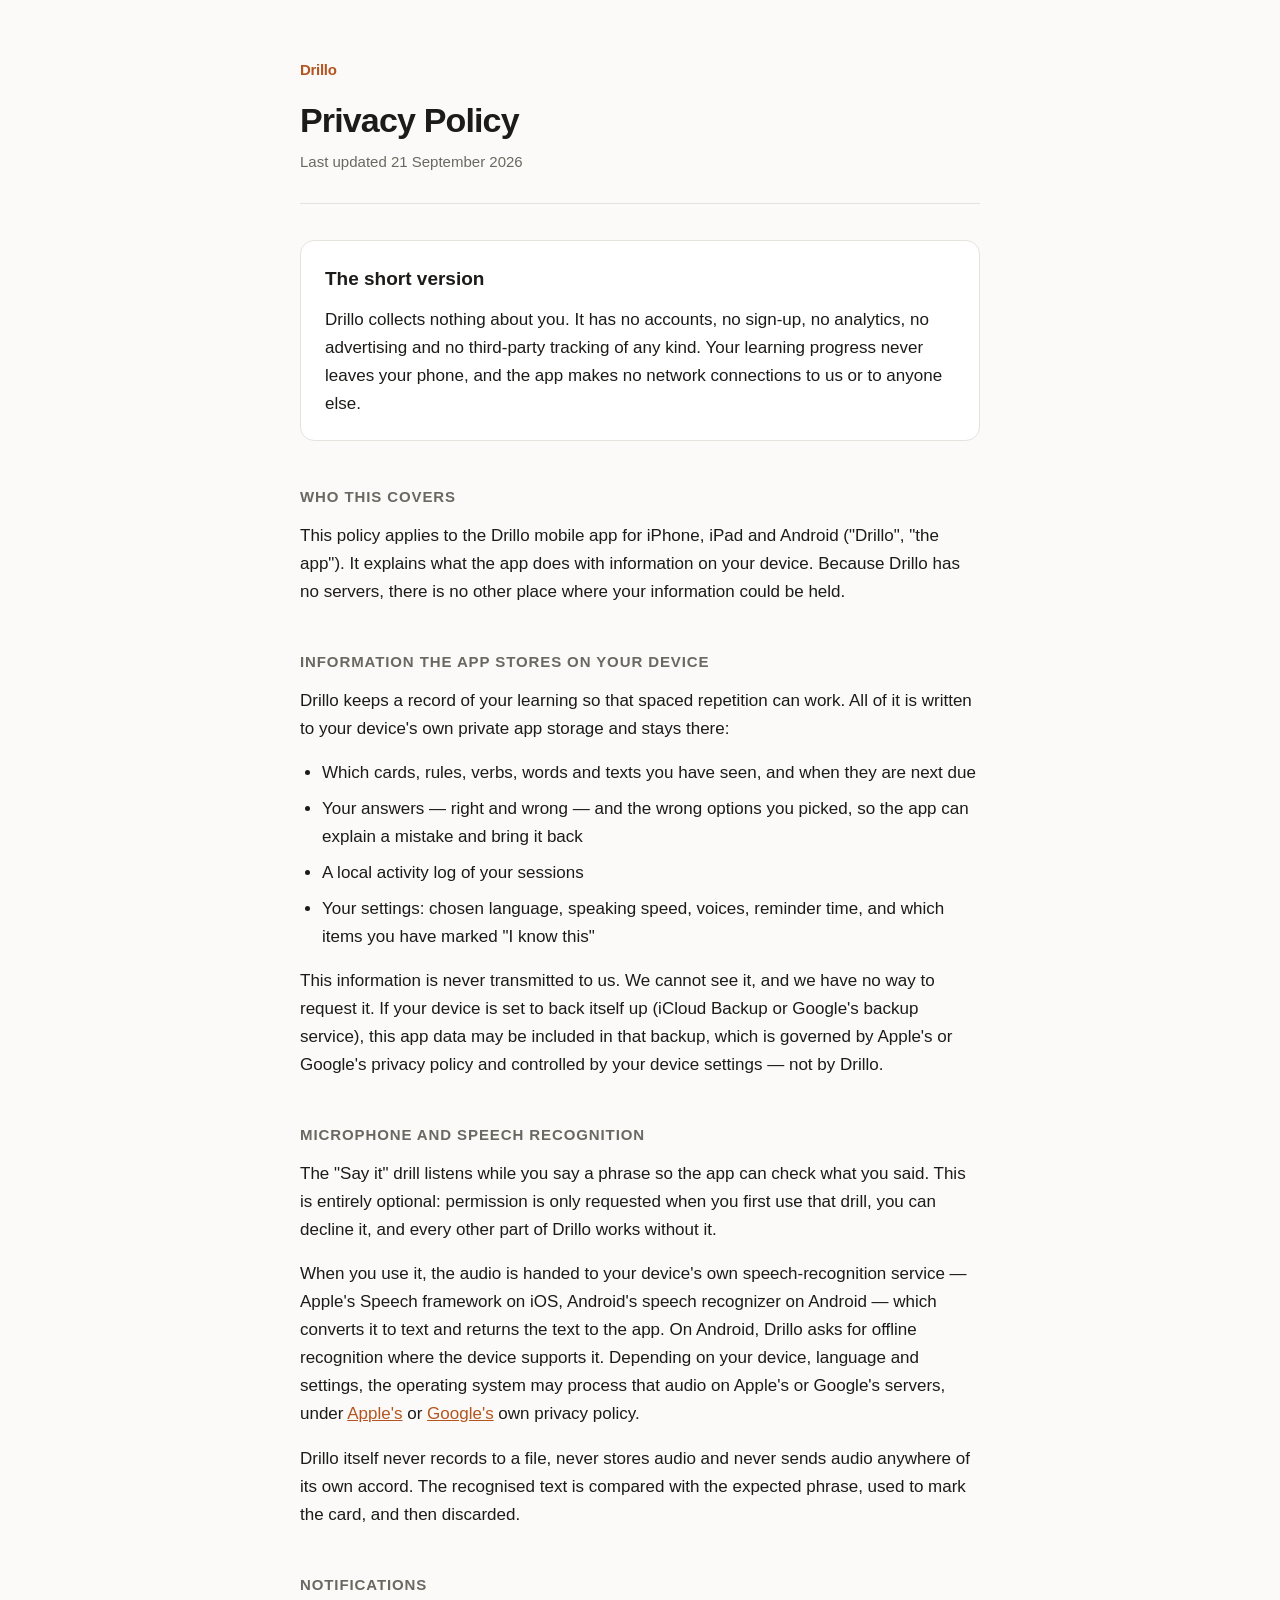
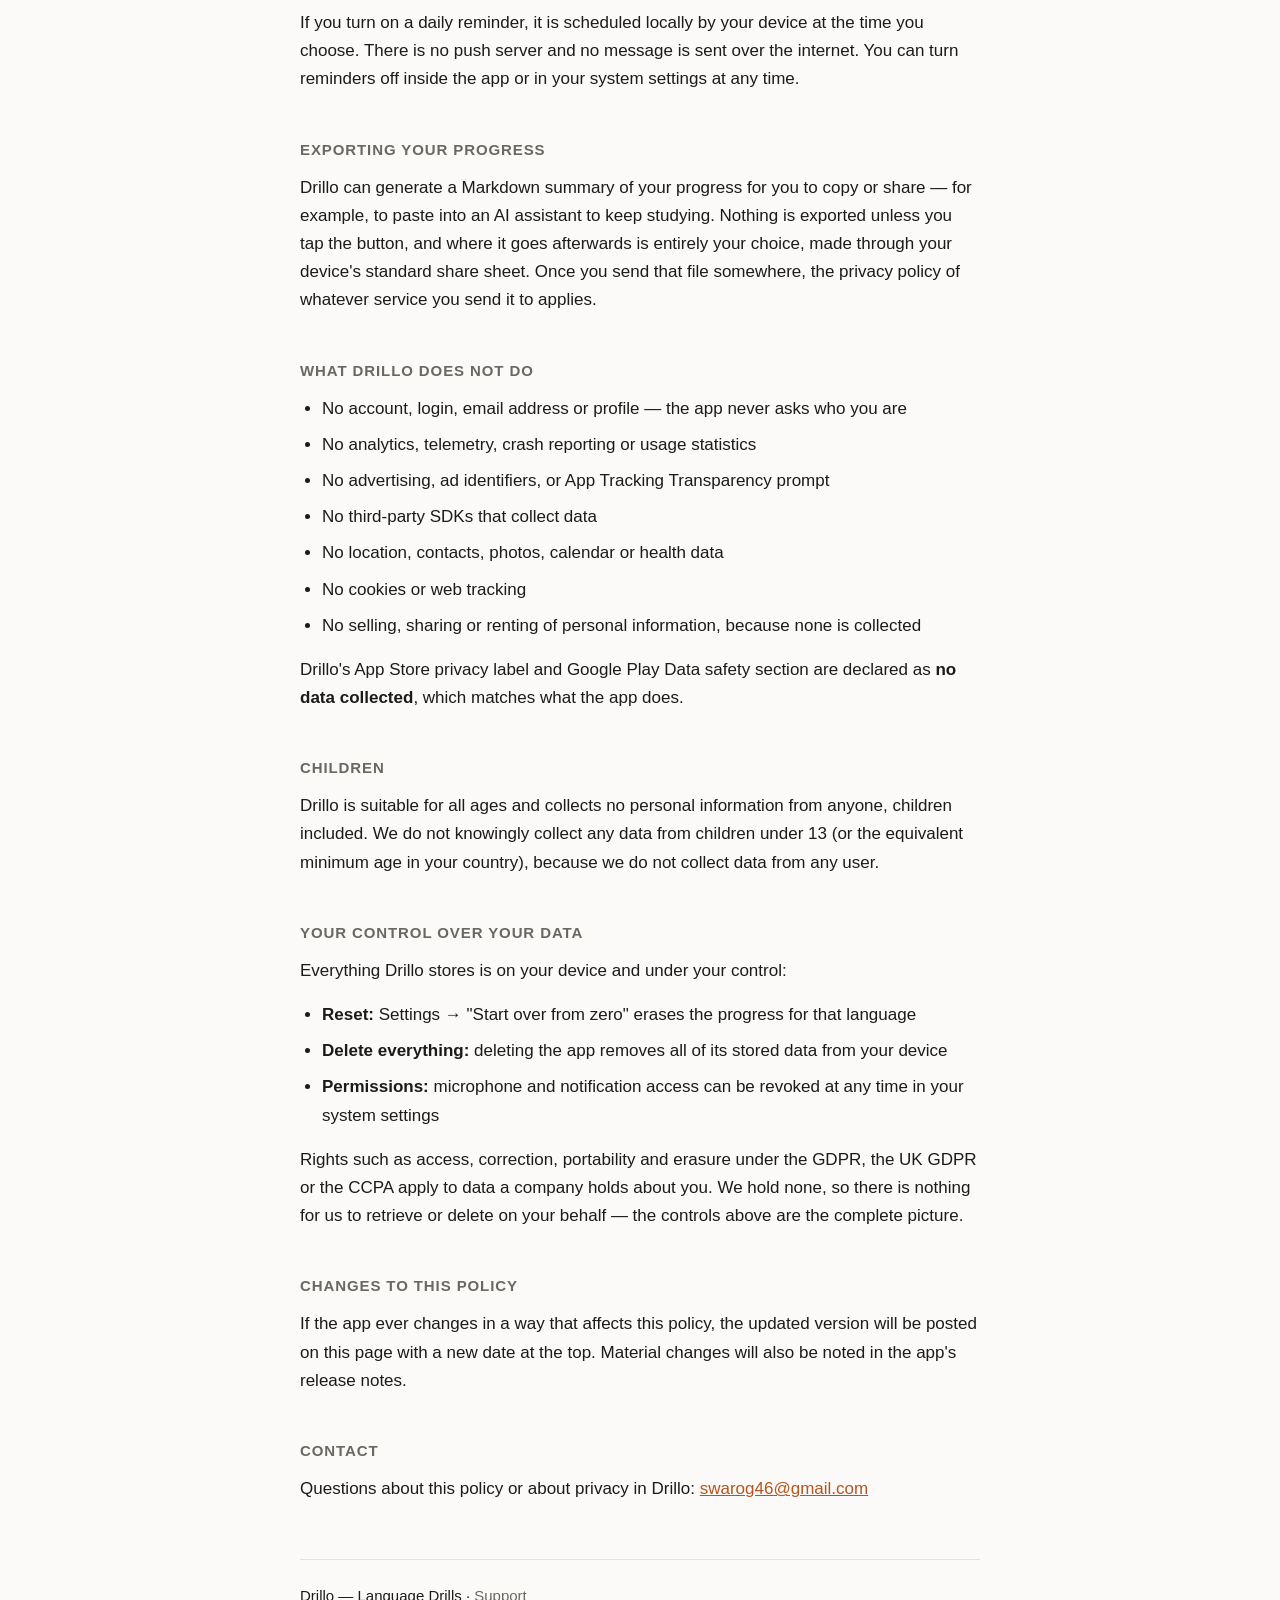
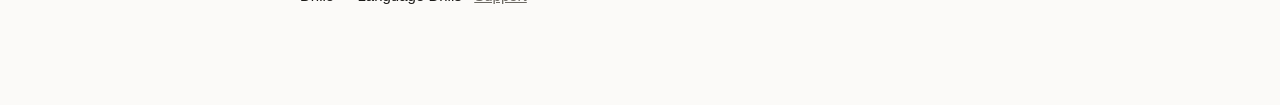
==== privacy.html @ 1cc0cf23 "Drillo: privacy policy and support page Static pages for the App Store listing. No build step — plai" ====
<!DOCTYPE html>
<html lang="en">
<head>
<meta charset="utf-8">
<meta name="viewport" content="width=device-width, initial-scale=1">
<title>Privacy Policy — Drillo</title>
<meta name="description" content="Drillo's privacy policy. Drillo collects no personal data: there are no accounts, no analytics, no ads, and the app makes no network connections.">
<link rel="stylesheet" href="style.css">
</head>
<body>
<div class="wrap">

<header>
  <a class="mark" href="./">Drillo</a>
  <h1>Privacy Policy</h1>
  <p class="date">Last updated 21 September 2026</p>
</header>

<div class="card">
  <p class="big">The short version</p>
  <p>Drillo collects nothing about you. It has no accounts, no sign-up, no analytics, no advertising
  and no third-party tracking of any kind. Your learning progress never leaves your phone, and the
  app makes no network connections to us or to anyone else.</p>
</div>

<h2>Who this covers</h2>
<p>This policy applies to the Drillo mobile app for iPhone, iPad and Android ("Drillo", "the app").
It explains what the app does with information on your device. Because Drillo has no servers, there
is no other place where your information could be held.</p>

<h2>Information the app stores on your device</h2>
<p>Drillo keeps a record of your learning so that spaced repetition can work. All of it is written
to your device's own private app storage and stays there:</p>
<ul>
  <li>Which cards, rules, verbs, words and texts you have seen, and when they are next due</li>
  <li>Your answers — right and wrong — and the wrong options you picked, so the app can explain a mistake and bring it back</li>
  <li>A local activity log of your sessions</li>
  <li>Your settings: chosen language, speaking speed, voices, reminder time, and which items you have marked "I know this"</li>
</ul>
<p>This information is never transmitted to us. We cannot see it, and we have no way to request it.
If your device is set to back itself up (iCloud Backup or Google's backup service), this app data may
be included in that backup, which is governed by Apple's or Google's privacy policy and controlled by
your device settings — not by Drillo.</p>

<h2>Microphone and speech recognition</h2>
<p>The "Say it" drill listens while you say a phrase so the app can check what you said. This is
entirely optional: permission is only requested when you first use that drill, you can decline it,
and every other part of Drillo works without it.</p>
<p>When you use it, the audio is handed to your device's own speech-recognition service — Apple's
Speech framework on iOS, Android's speech recognizer on Android — which converts it to text and
returns the text to the app. On Android, Drillo asks for offline recognition where the device
supports it. Depending on your device, language and settings, the operating system may process that
audio on Apple's or Google's servers, under
<a href="https://www.apple.com/legal/privacy/">Apple's</a> or
<a href="https://policies.google.com/privacy">Google's</a> own privacy policy.</p>
<p>Drillo itself never records to a file, never stores audio and never sends audio anywhere of its
own accord. The recognised text is compared with the expected phrase, used to mark the card, and
then discarded.</p>

<h2>Notifications</h2>
<p>If you turn on a daily reminder, it is scheduled locally by your device at the time you choose.
There is no push server and no message is sent over the internet. You can turn reminders off inside
the app or in your system settings at any time.</p>

<h2>Exporting your progress</h2>
<p>Drillo can generate a Markdown summary of your progress for you to copy or share — for example,
to paste into an AI assistant to keep studying. Nothing is exported unless you tap the button, and
where it goes afterwards is entirely your choice, made through your device's standard share sheet.
Once you send that file somewhere, the privacy policy of whatever service you send it to applies.</p>

<h2>What Drillo does not do</h2>
<ul>
  <li>No account, login, email address or profile — the app never asks who you are</li>
  <li>No analytics, telemetry, crash reporting or usage statistics</li>
  <li>No advertising, ad identifiers, or App Tracking Transparency prompt</li>
  <li>No third-party SDKs that collect data</li>
  <li>No location, contacts, photos, calendar or health data</li>
  <li>No cookies or web tracking</li>
  <li>No selling, sharing or renting of personal information, because none is collected</li>
</ul>
<p>Drillo's App Store privacy label and Google Play Data safety section are declared as
<strong>no data collected</strong>, which matches what the app does.</p>

<h2>Children</h2>
<p>Drillo is suitable for all ages and collects no personal information from anyone, children
included. We do not knowingly collect any data from children under 13 (or the equivalent minimum age
in your country), because we do not collect data from any user.</p>

<h2>Your control over your data</h2>
<p>Everything Drillo stores is on your device and under your control:</p>
<ul>
  <li><strong>Reset:</strong> Settings → "Start over from zero" erases the progress for that language</li>
  <li><strong>Delete everything:</strong> deleting the app removes all of its stored data from your device</li>
  <li><strong>Permissions:</strong> microphone and notification access can be revoked at any time in your system settings</li>
</ul>
<p>Rights such as access, correction, portability and erasure under the GDPR, the UK GDPR or the
CCPA apply to data a company holds about you. We hold none, so there is nothing for us to retrieve
or delete on your behalf — the controls above are the complete picture.</p>

<h2>Changes to this policy</h2>
<p>If the app ever changes in a way that affects this policy, the updated version will be posted on
this page with a new date at the top. Material changes will also be noted in the app's release
notes.</p>

<h2>Contact</h2>
<p>Questions about this policy or about privacy in Drillo:
<a href="mailto:swarog46@gmail.com">swarog46@gmail.com</a></p>

<footer>
  <p>Drillo — Language Drills · <a href="./">Support</a></p>
</footer>

</div>
</body>
</html>
---- style.css ----
:root {
  --bg: #fbfaf8;
  --surface: #ffffff;
  --text: #1c1b19;
  --muted: #6b6862;
  --rule: #e6e3dd;
  --accent: #b4551f;
}
@media (prefers-color-scheme: dark) {
  :root {
    --bg: #171614;
    --surface: #201f1c;
    --text: #eceae5;
    --muted: #9c9891;
    --rule: #33312d;
    --accent: #e08a4f;
  }
}
* { box-sizing: border-box; }
html { -webkit-text-size-adjust: 100%; }
body {
  margin: 0;
  background: var(--bg);
  color: var(--text);
  font: 17px/1.65 -apple-system, BlinkMacSystemFont, "Segoe UI", Inter, Roboto, Helvetica, Arial, sans-serif;
  padding: 0 20px 80px;
}
.wrap { max-width: 680px; margin: 0 auto; }
header { padding: 56px 0 28px; border-bottom: 1px solid var(--rule); margin-bottom: 36px; }
.mark {
  display: inline-block; font-weight: 700; letter-spacing: -0.02em;
  font-size: 15px; color: var(--accent); text-decoration: none; margin-bottom: 18px;
}
h1 { font-size: 34px; line-height: 1.15; letter-spacing: -0.025em; margin: 0 0 10px; font-weight: 700; }
h2 {
  font-size: 15px; letter-spacing: 0.06em; text-transform: uppercase;
  color: var(--muted); margin: 44px 0 12px; font-weight: 600;
}
h3 { font-size: 18px; margin: 28px 0 8px; font-weight: 600; }
p, li { color: var(--text); }
p { margin: 0 0 16px; }
ul { margin: 0 0 16px; padding-left: 22px; }
li { margin-bottom: 8px; }
a { color: var(--accent); }
.lede { font-size: 19px; color: var(--muted); margin-bottom: 0; }
.date { font-size: 15px; color: var(--muted); margin: 0; }
.card {
  background: var(--surface); border: 1px solid var(--rule); border-radius: 14px;
  padding: 22px 24px; margin: 0 0 20px;
}
.card p:last-child, .card ul:last-child { margin-bottom: 0; }
.big { font-size: 19px; font-weight: 600; margin-bottom: 12px; }
footer {
  margin-top: 56px; padding-top: 24px; border-top: 1px solid var(--rule);
  color: var(--muted); font-size: 15px;
}
footer a { color: var(--muted); }
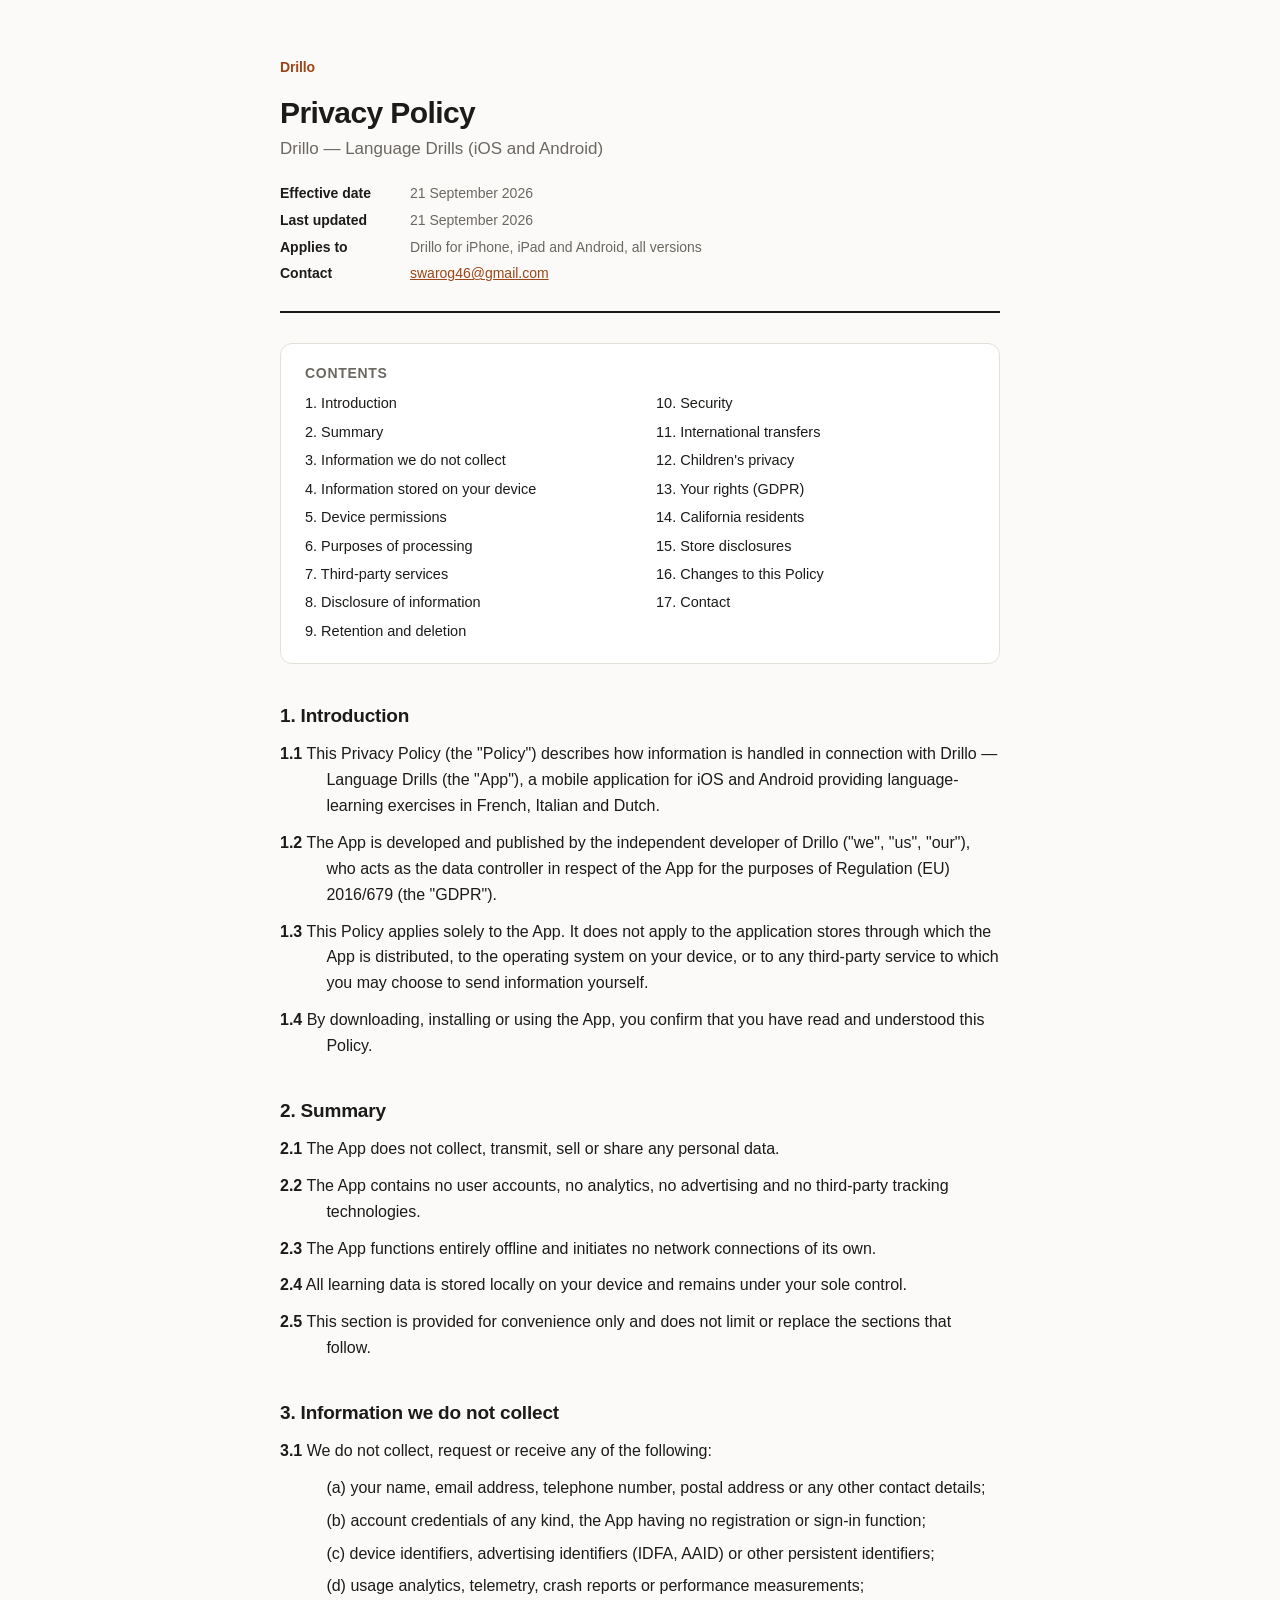
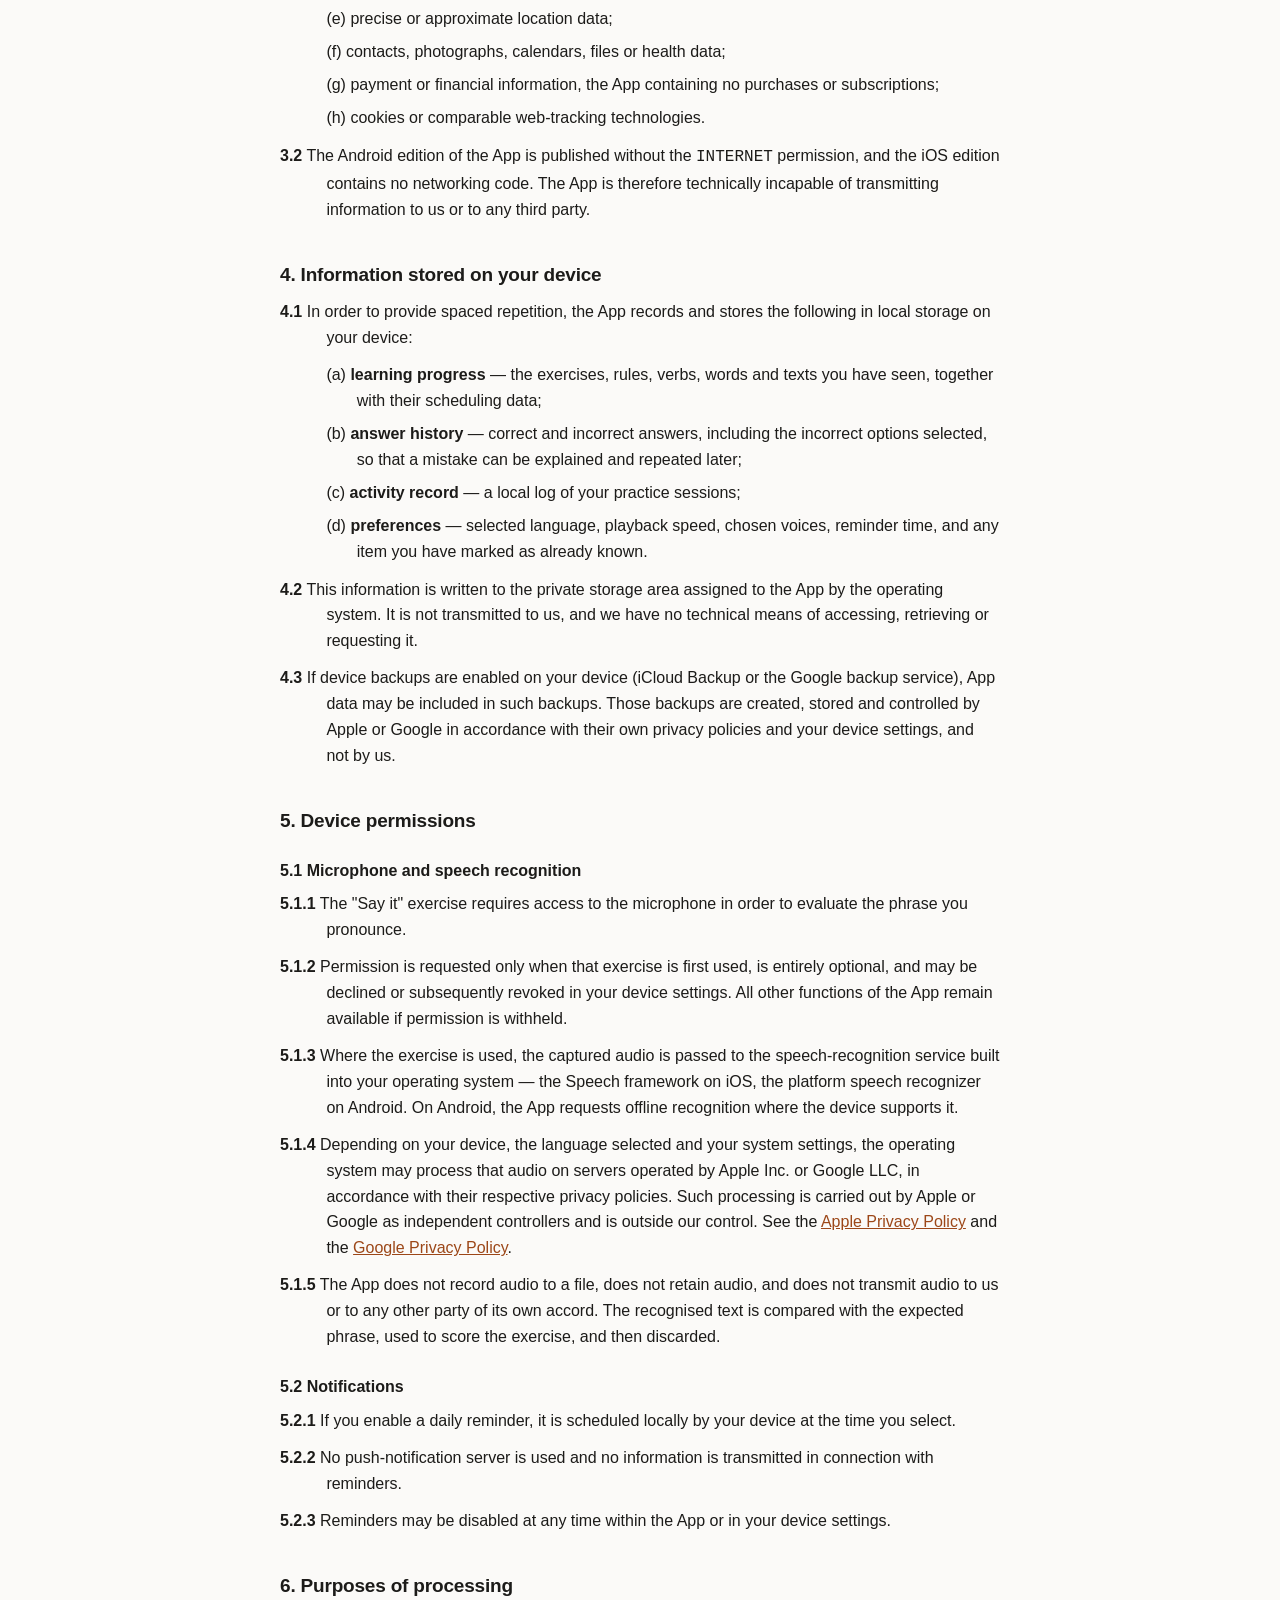
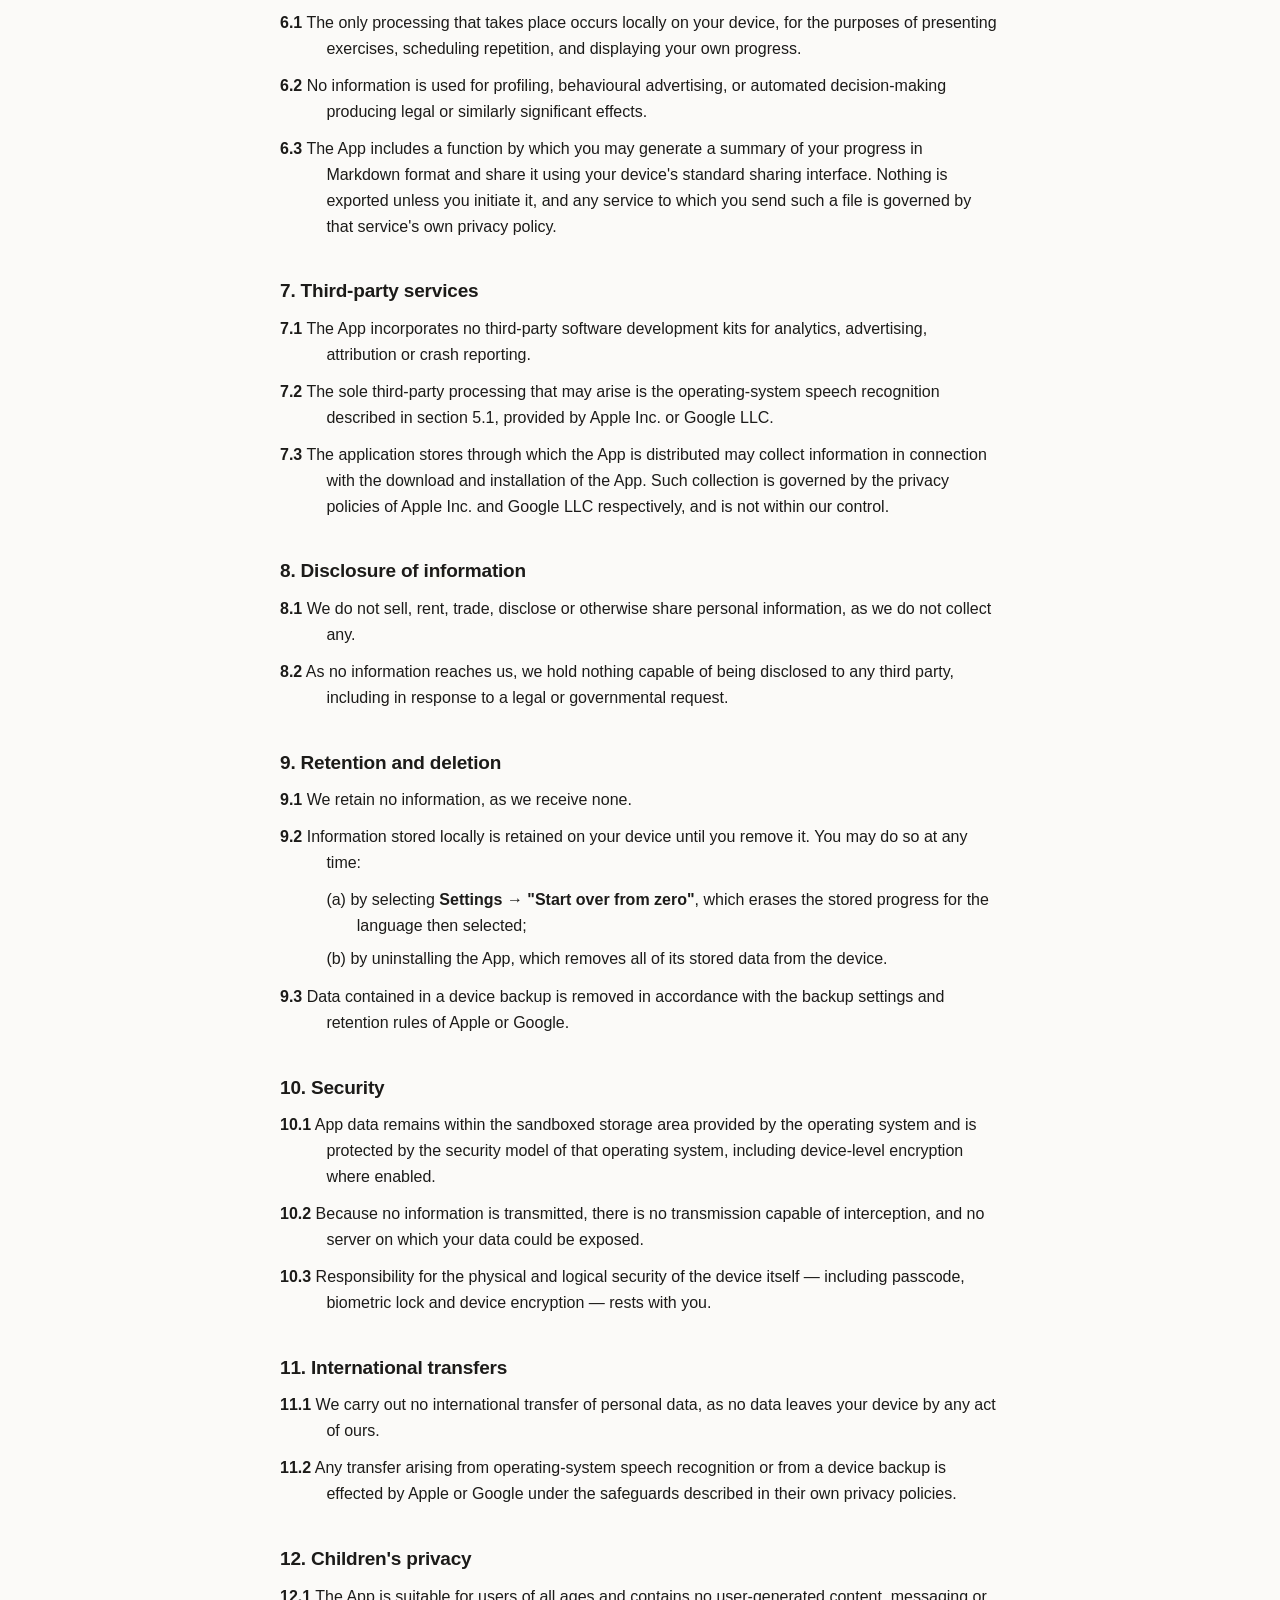
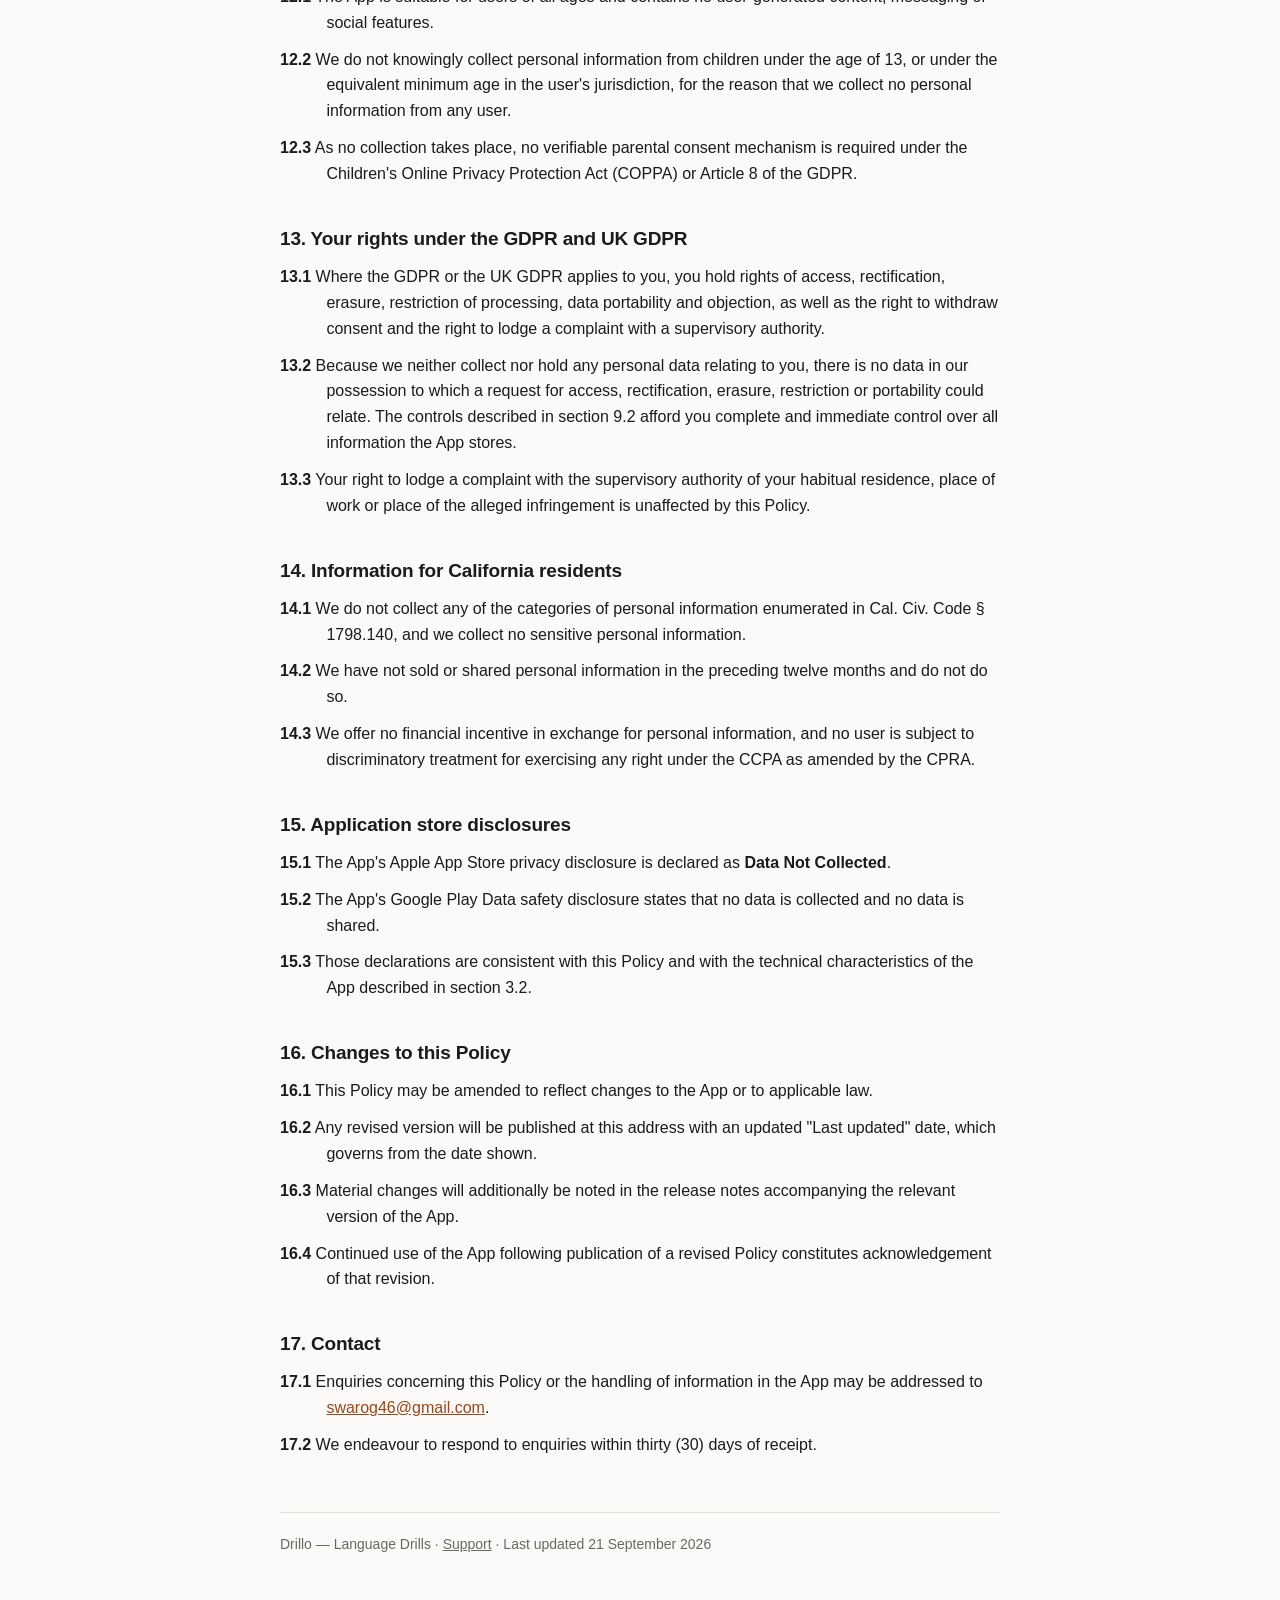
==== commit 26a592f4: "Rewrite the policy as a formal numbered document Seventeen numbered sections with a table of content" ====
--- a/privacy.html
+++ b/privacy.html
@@ -4,7 +4,7 @@
 <meta charset="utf-8">
 <meta name="viewport" content="width=device-width, initial-scale=1">
 <title>Privacy Policy — Drillo</title>
-<meta name="description" content="Drillo's privacy policy. Drillo collects no personal data: there are no accounts, no analytics, no ads, and the app makes no network connections.">
+<meta name="description" content="Privacy Policy for Drillo — Language Drills. The application collects no personal data, contains no analytics or advertising, and establishes no network connections.">
 <link rel="stylesheet" href="style.css">
 </head>
 <body>
@@ -13,101 +13,154 @@
 <header>
   <a class="mark" href="./">Drillo</a>
   <h1>Privacy Policy</h1>
-  <p class="date">Last updated 21 September 2026</p>
+  <p class="sub">Drillo — Language Drills (iOS and Android)</p>
+  <dl class="meta">
+    <div><dt>Effective date</dt><dd>21 September 2026</dd></div>
+    <div><dt>Last updated</dt><dd>21 September 2026</dd></div>
+    <div><dt>Applies to</dt><dd>Drillo for iPhone, iPad and Android, all versions</dd></div>
+    <div><dt>Contact</dt><dd><a href="mailto:swarog46@gmail.com">swarog46@gmail.com</a></dd></div>
+  </dl>
 </header>
 
-<div class="card">
-  <p class="big">The short version</p>
-  <p>Drillo collects nothing about you. It has no accounts, no sign-up, no analytics, no advertising
-  and no third-party tracking of any kind. Your learning progress never leaves your phone, and the
-  app makes no network connections to us or to anyone else.</p>
-</div>
+<nav class="toc">
+  <h2>Contents</h2>
+  <ol>
+    <li><a href="#s1">1. Introduction</a></li>
+    <li><a href="#s2">2. Summary</a></li>
+    <li><a href="#s3">3. Information we do not collect</a></li>
+    <li><a href="#s4">4. Information stored on your device</a></li>
+    <li><a href="#s5">5. Device permissions</a></li>
+    <li><a href="#s6">6. Purposes of processing</a></li>
+    <li><a href="#s7">7. Third-party services</a></li>
+    <li><a href="#s8">8. Disclosure of information</a></li>
+    <li><a href="#s9">9. Retention and deletion</a></li>
+    <li><a href="#s10">10. Security</a></li>
+    <li><a href="#s11">11. International transfers</a></li>
+    <li><a href="#s12">12. Children's privacy</a></li>
+    <li><a href="#s13">13. Your rights (GDPR)</a></li>
+    <li><a href="#s14">14. California residents</a></li>
+    <li><a href="#s15">15. Store disclosures</a></li>
+    <li><a href="#s16">16. Changes to this Policy</a></li>
+    <li><a href="#s17">17. Contact</a></li>
+  </ol>
+</nav>
 
-<h2>Who this covers</h2>
-<p>This policy applies to the Drillo mobile app for iPhone, iPad and Android ("Drillo", "the app").
-It explains what the app does with information on your device. Because Drillo has no servers, there
-is no other place where your information could be held.</p>
+<h2 id="s1">1. Introduction</h2>
+<p class="c"><b>1.1</b> This Privacy Policy (the "Policy") describes how information is handled in connection with Drillo — Language Drills (the "App"), a mobile application for iOS and Android providing language-learning exercises in French, Italian and Dutch.</p>
+<p class="c"><b>1.2</b> The App is developed and published by the independent developer of Drillo ("we", "us", "our"), who acts as the data controller in respect of the App for the purposes of Regulation (EU) 2016/679 (the "GDPR").</p>
+<p class="c"><b>1.3</b> This Policy applies solely to the App. It does not apply to the application stores through which the App is distributed, to the operating system on your device, or to any third-party service to which you may choose to send information yourself.</p>
+<p class="c"><b>1.4</b> By downloading, installing or using the App, you confirm that you have read and understood this Policy.</p>
 
-<h2>Information the app stores on your device</h2>
-<p>Drillo keeps a record of your learning so that spaced repetition can work. All of it is written
-to your device's own private app storage and stays there:</p>
-<ul>
-  <li>Which cards, rules, verbs, words and texts you have seen, and when they are next due</li>
-  <li>Your answers — right and wrong — and the wrong options you picked, so the app can explain a mistake and bring it back</li>
-  <li>A local activity log of your sessions</li>
-  <li>Your settings: chosen language, speaking speed, voices, reminder time, and which items you have marked "I know this"</li>
+<h2 id="s2">2. Summary</h2>
+<p class="c"><b>2.1</b> The App does not collect, transmit, sell or share any personal data.</p>
+<p class="c"><b>2.2</b> The App contains no user accounts, no analytics, no advertising and no third-party tracking technologies.</p>
+<p class="c"><b>2.3</b> The App functions entirely offline and initiates no network connections of its own.</p>
+<p class="c"><b>2.4</b> All learning data is stored locally on your device and remains under your sole control.</p>
+<p class="c"><b>2.5</b> This section is provided for convenience only and does not limit or replace the sections that follow.</p>
+
+<h2 id="s3">3. Information we do not collect</h2>
+<p class="c"><b>3.1</b> We do not collect, request or receive any of the following:</p>
+<ul class="alpha">
+  <li>(a) your name, email address, telephone number, postal address or any other contact details;</li>
+  <li>(b) account credentials of any kind, the App having no registration or sign-in function;</li>
+  <li>(c) device identifiers, advertising identifiers (IDFA, AAID) or other persistent identifiers;</li>
+  <li>(d) usage analytics, telemetry, crash reports or performance measurements;</li>
+  <li>(e) precise or approximate location data;</li>
+  <li>(f) contacts, photographs, calendars, files or health data;</li>
+  <li>(g) payment or financial information, the App containing no purchases or subscriptions;</li>
+  <li>(h) cookies or comparable web-tracking technologies.</li>
 </ul>
-<p>This information is never transmitted to us. We cannot see it, and we have no way to request it.
-If your device is set to back itself up (iCloud Backup or Google's backup service), this app data may
-be included in that backup, which is governed by Apple's or Google's privacy policy and controlled by
-your device settings — not by Drillo.</p>
+<p class="c"><b>3.2</b> The Android edition of the App is published without the <code>INTERNET</code> permission, and the iOS edition contains no networking code. The App is therefore technically incapable of transmitting information to us or to any third party.</p>
 
-<h2>Microphone and speech recognition</h2>
-<p>The "Say it" drill listens while you say a phrase so the app can check what you said. This is
-entirely optional: permission is only requested when you first use that drill, you can decline it,
-and every other part of Drillo works without it.</p>
-<p>When you use it, the audio is handed to your device's own speech-recognition service — Apple's
-Speech framework on iOS, Android's speech recognizer on Android — which converts it to text and
-returns the text to the app. On Android, Drillo asks for offline recognition where the device
-supports it. Depending on your device, language and settings, the operating system may process that
-audio on Apple's or Google's servers, under
-<a href="https://www.apple.com/legal/privacy/">Apple's</a> or
-<a href="https://policies.google.com/privacy">Google's</a> own privacy policy.</p>
-<p>Drillo itself never records to a file, never stores audio and never sends audio anywhere of its
-own accord. The recognised text is compared with the expected phrase, used to mark the card, and
-then discarded.</p>
+<h2 id="s4">4. Information stored on your device</h2>
+<p class="c"><b>4.1</b> In order to provide spaced repetition, the App records and stores the following in local storage on your device:</p>
+<ul class="alpha">
+  <li>(a) <b>learning progress</b> — the exercises, rules, verbs, words and texts you have seen, together with their scheduling data;</li>
+  <li>(b) <b>answer history</b> — correct and incorrect answers, including the incorrect options selected, so that a mistake can be explained and repeated later;</li>
+  <li>(c) <b>activity record</b> — a local log of your practice sessions;</li>
+  <li>(d) <b>preferences</b> — selected language, playback speed, chosen voices, reminder time, and any item you have marked as already known.</li>
+</ul>
+<p class="c"><b>4.2</b> This information is written to the private storage area assigned to the App by the operating system. It is not transmitted to us, and we have no technical means of accessing, retrieving or requesting it.</p>
+<p class="c"><b>4.3</b> If device backups are enabled on your device (iCloud Backup or the Google backup service), App data may be included in such backups. Those backups are created, stored and controlled by Apple or Google in accordance with their own privacy policies and your device settings, and not by us.</p>
 
-<h2>Notifications</h2>
-<p>If you turn on a daily reminder, it is scheduled locally by your device at the time you choose.
-There is no push server and no message is sent over the internet. You can turn reminders off inside
-the app or in your system settings at any time.</p>
+<h2 id="s5">5. Device permissions</h2>
 
-<h2>Exporting your progress</h2>
-<p>Drillo can generate a Markdown summary of your progress for you to copy or share — for example,
-to paste into an AI assistant to keep studying. Nothing is exported unless you tap the button, and
-where it goes afterwards is entirely your choice, made through your device's standard share sheet.
-Once you send that file somewhere, the privacy policy of whatever service you send it to applies.</p>
+<h3>5.1 Microphone and speech recognition</h3>
+<p class="c"><b>5.1.1</b> The "Say it" exercise requires access to the microphone in order to evaluate the phrase you pronounce.</p>
+<p class="c"><b>5.1.2</b> Permission is requested only when that exercise is first used, is entirely optional, and may be declined or subsequently revoked in your device settings. All other functions of the App remain available if permission is withheld.</p>
+<p class="c"><b>5.1.3</b> Where the exercise is used, the captured audio is passed to the speech-recognition service built into your operating system — the Speech framework on iOS, the platform speech recognizer on Android. On Android, the App requests offline recognition where the device supports it.</p>
+<p class="c"><b>5.1.4</b> Depending on your device, the language selected and your system settings, the operating system may process that audio on servers operated by Apple Inc. or Google LLC, in accordance with their respective privacy policies. Such processing is carried out by Apple or Google as independent controllers and is outside our control. See the <a href="https://www.apple.com/legal/privacy/">Apple Privacy Policy</a> and the <a href="https://policies.google.com/privacy">Google Privacy Policy</a>.</p>
+<p class="c"><b>5.1.5</b> The App does not record audio to a file, does not retain audio, and does not transmit audio to us or to any other party of its own accord. The recognised text is compared with the expected phrase, used to score the exercise, and then discarded.</p>
 
-<h2>What Drillo does not do</h2>
-<ul>
-  <li>No account, login, email address or profile — the app never asks who you are</li>
-  <li>No analytics, telemetry, crash reporting or usage statistics</li>
-  <li>No advertising, ad identifiers, or App Tracking Transparency prompt</li>
-  <li>No third-party SDKs that collect data</li>
-  <li>No location, contacts, photos, calendar or health data</li>
-  <li>No cookies or web tracking</li>
-  <li>No selling, sharing or renting of personal information, because none is collected</li>
+<h3>5.2 Notifications</h3>
+<p class="c"><b>5.2.1</b> If you enable a daily reminder, it is scheduled locally by your device at the time you select.</p>
+<p class="c"><b>5.2.2</b> No push-notification server is used and no information is transmitted in connection with reminders.</p>
+<p class="c"><b>5.2.3</b> Reminders may be disabled at any time within the App or in your device settings.</p>
+
+<h2 id="s6">6. Purposes of processing</h2>
+<p class="c"><b>6.1</b> The only processing that takes place occurs locally on your device, for the purposes of presenting exercises, scheduling repetition, and displaying your own progress.</p>
+<p class="c"><b>6.2</b> No information is used for profiling, behavioural advertising, or automated decision-making producing legal or similarly significant effects.</p>
+<p class="c"><b>6.3</b> The App includes a function by which you may generate a summary of your progress in Markdown format and share it using your device's standard sharing interface. Nothing is exported unless you initiate it, and any service to which you send such a file is governed by that service's own privacy policy.</p>
+
+<h2 id="s7">7. Third-party services</h2>
+<p class="c"><b>7.1</b> The App incorporates no third-party software development kits for analytics, advertising, attribution or crash reporting.</p>
+<p class="c"><b>7.2</b> The sole third-party processing that may arise is the operating-system speech recognition described in section 5.1, provided by Apple Inc. or Google LLC.</p>
+<p class="c"><b>7.3</b> The application stores through which the App is distributed may collect information in connection with the download and installation of the App. Such collection is governed by the privacy policies of Apple Inc. and Google LLC respectively, and is not within our control.</p>
+
+<h2 id="s8">8. Disclosure of information</h2>
+<p class="c"><b>8.1</b> We do not sell, rent, trade, disclose or otherwise share personal information, as we do not collect any.</p>
+<p class="c"><b>8.2</b> As no information reaches us, we hold nothing capable of being disclosed to any third party, including in response to a legal or governmental request.</p>
+
+<h2 id="s9">9. Retention and deletion</h2>
+<p class="c"><b>9.1</b> We retain no information, as we receive none.</p>
+<p class="c"><b>9.2</b> Information stored locally is retained on your device until you remove it. You may do so at any time:</p>
+<ul class="alpha">
+  <li>(a) by selecting <b>Settings → "Start over from zero"</b>, which erases the stored progress for the language then selected;</li>
+  <li>(b) by uninstalling the App, which removes all of its stored data from the device.</li>
 </ul>
-<p>Drillo's App Store privacy label and Google Play Data safety section are declared as
-<strong>no data collected</strong>, which matches what the app does.</p>
+<p class="c"><b>9.3</b> Data contained in a device backup is removed in accordance with the backup settings and retention rules of Apple or Google.</p>
 
-<h2>Children</h2>
-<p>Drillo is suitable for all ages and collects no personal information from anyone, children
-included. We do not knowingly collect any data from children under 13 (or the equivalent minimum age
-in your country), because we do not collect data from any user.</p>
+<h2 id="s10">10. Security</h2>
+<p class="c"><b>10.1</b> App data remains within the sandboxed storage area provided by the operating system and is protected by the security model of that operating system, including device-level encryption where enabled.</p>
+<p class="c"><b>10.2</b> Because no information is transmitted, there is no transmission capable of interception, and no server on which your data could be exposed.</p>
+<p class="c"><b>10.3</b> Responsibility for the physical and logical security of the device itself — including passcode, biometric lock and device encryption — rests with you.</p>
 
-<h2>Your control over your data</h2>
-<p>Everything Drillo stores is on your device and under your control:</p>
-<ul>
-  <li><strong>Reset:</strong> Settings → "Start over from zero" erases the progress for that language</li>
-  <li><strong>Delete everything:</strong> deleting the app removes all of its stored data from your device</li>
-  <li><strong>Permissions:</strong> microphone and notification access can be revoked at any time in your system settings</li>
-</ul>
-<p>Rights such as access, correction, portability and erasure under the GDPR, the UK GDPR or the
-CCPA apply to data a company holds about you. We hold none, so there is nothing for us to retrieve
-or delete on your behalf — the controls above are the complete picture.</p>
+<h2 id="s11">11. International transfers</h2>
+<p class="c"><b>11.1</b> We carry out no international transfer of personal data, as no data leaves your device by any act of ours.</p>
+<p class="c"><b>11.2</b> Any transfer arising from operating-system speech recognition or from a device backup is effected by Apple or Google under the safeguards described in their own privacy policies.</p>
 
-<h2>Changes to this policy</h2>
-<p>If the app ever changes in a way that affects this policy, the updated version will be posted on
-this page with a new date at the top. Material changes will also be noted in the app's release
-notes.</p>
+<h2 id="s12">12. Children's privacy</h2>
+<p class="c"><b>12.1</b> The App is suitable for users of all ages and contains no user-generated content, messaging or social features.</p>
+<p class="c"><b>12.2</b> We do not knowingly collect personal information from children under the age of 13, or under the equivalent minimum age in the user's jurisdiction, for the reason that we collect no personal information from any user.</p>
+<p class="c"><b>12.3</b> As no collection takes place, no verifiable parental consent mechanism is required under the Children's Online Privacy Protection Act (COPPA) or Article 8 of the GDPR.</p>
 
-<h2>Contact</h2>
-<p>Questions about this policy or about privacy in Drillo:
-<a href="mailto:swarog46@gmail.com">swarog46@gmail.com</a></p>
+<h2 id="s13">13. Your rights under the GDPR and UK GDPR</h2>
+<p class="c"><b>13.1</b> Where the GDPR or the UK GDPR applies to you, you hold rights of access, rectification, erasure, restriction of processing, data portability and objection, as well as the right to withdraw consent and the right to lodge a complaint with a supervisory authority.</p>
+<p class="c"><b>13.2</b> Because we neither collect nor hold any personal data relating to you, there is no data in our possession to which a request for access, rectification, erasure, restriction or portability could relate. The controls described in section 9.2 afford you complete and immediate control over all information the App stores.</p>
+<p class="c"><b>13.3</b> Your right to lodge a complaint with the supervisory authority of your habitual residence, place of work or place of the alleged infringement is unaffected by this Policy.</p>
+
+<h2 id="s14">14. Information for California residents</h2>
+<p class="c"><b>14.1</b> We do not collect any of the categories of personal information enumerated in Cal. Civ. Code § 1798.140, and we collect no sensitive personal information.</p>
+<p class="c"><b>14.2</b> We have not sold or shared personal information in the preceding twelve months and do not do so.</p>
+<p class="c"><b>14.3</b> We offer no financial incentive in exchange for personal information, and no user is subject to discriminatory treatment for exercising any right under the CCPA as amended by the CPRA.</p>
+
+<h2 id="s15">15. Application store disclosures</h2>
+<p class="c"><b>15.1</b> The App's Apple App Store privacy disclosure is declared as <b>Data Not Collected</b>.</p>
+<p class="c"><b>15.2</b> The App's Google Play Data safety disclosure states that no data is collected and no data is shared.</p>
+<p class="c"><b>15.3</b> Those declarations are consistent with this Policy and with the technical characteristics of the App described in section 3.2.</p>
+
+<h2 id="s16">16. Changes to this Policy</h2>
+<p class="c"><b>16.1</b> This Policy may be amended to reflect changes to the App or to applicable law.</p>
+<p class="c"><b>16.2</b> Any revised version will be published at this address with an updated "Last updated" date, which governs from the date shown.</p>
+<p class="c"><b>16.3</b> Material changes will additionally be noted in the release notes accompanying the relevant version of the App.</p>
+<p class="c"><b>16.4</b> Continued use of the App following publication of a revised Policy constitutes acknowledgement of that revision.</p>
+
+<h2 id="s17">17. Contact</h2>
+<p class="c"><b>17.1</b> Enquiries concerning this Policy or the handling of information in the App may be addressed to <a href="mailto:swarog46@gmail.com">swarog46@gmail.com</a>.</p>
+<p class="c"><b>17.2</b> We endeavour to respond to enquiries within thirty (30) days of receipt.</p>
 
 <footer>
-  <p>Drillo — Language Drills · <a href="./">Support</a></p>
+  <p>Drillo — Language Drills · <a href="./">Support</a> · Last updated 21 September 2026</p>
 </footer>
 
 </div>
--- a/style.css
+++ b/style.css
@@ -3,8 +3,8 @@
   --surface: #ffffff;
   --text: #1c1b19;
   --muted: #6b6862;
-  --rule: #e6e3dd;
-  --accent: #b4551f;
+  --rule: #e3e0da;
+  --accent: #9c4718;
 }
 @media (prefers-color-scheme: dark) {
   :root {
@@ -22,36 +22,59 @@
   margin: 0;
   background: var(--bg);
   color: var(--text);
-  font: 17px/1.65 -apple-system, BlinkMacSystemFont, "Segoe UI", Inter, Roboto, Helvetica, Arial, sans-serif;
-  padding: 0 20px 80px;
+  font: 16px/1.62 -apple-system, BlinkMacSystemFont, "Segoe UI", Inter, Roboto, Helvetica, Arial, sans-serif;
+  padding: 0 20px 90px;
 }
-.wrap { max-width: 680px; margin: 0 auto; }
-header { padding: 56px 0 28px; border-bottom: 1px solid var(--rule); margin-bottom: 36px; }
+.wrap { max-width: 720px; margin: 0 auto; }
+
+header { padding: 54px 0 24px; border-bottom: 2px solid var(--text); margin-bottom: 30px; }
 .mark {
-  display: inline-block; font-weight: 700; letter-spacing: -0.02em;
-  font-size: 15px; color: var(--accent); text-decoration: none; margin-bottom: 18px;
+  display: inline-block; font-weight: 700; letter-spacing: -0.01em;
+  font-size: 14px; color: var(--accent); text-decoration: none; margin-bottom: 16px;
 }
-h1 { font-size: 34px; line-height: 1.15; letter-spacing: -0.025em; margin: 0 0 10px; font-weight: 700; }
+h1 { font-size: 30px; line-height: 1.2; letter-spacing: -0.02em; margin: 0 0 4px; font-weight: 700; }
+.sub { font-size: 17px; color: var(--muted); margin: 0 0 18px; }
+
+.meta { margin: 0; font-size: 14px; color: var(--muted); }
+.meta div { display: flex; gap: 8px; padding: 2px 0; }
+.meta dt { min-width: 122px; font-weight: 600; color: var(--text); }
+.meta dd { margin: 0; }
+
 h2 {
-  font-size: 15px; letter-spacing: 0.06em; text-transform: uppercase;
-  color: var(--muted); margin: 44px 0 12px; font-weight: 600;
+  font-size: 19px; line-height: 1.3; letter-spacing: -0.01em;
+  margin: 40px 0 12px; font-weight: 700; scroll-margin-top: 16px;
 }
-h3 { font-size: 18px; margin: 28px 0 8px; font-weight: 600; }
-p, li { color: var(--text); }
-p { margin: 0 0 16px; }
-ul { margin: 0 0 16px; padding-left: 22px; }
-li { margin-bottom: 8px; }
+h3 { font-size: 16px; margin: 24px 0 8px; font-weight: 650; }
+
+p { margin: 0 0 12px; }
 a { color: var(--accent); }
-.lede { font-size: 19px; color: var(--muted); margin-bottom: 0; }
-.date { font-size: 15px; color: var(--muted); margin: 0; }
+
+/* Numbered clauses with a hanging indent */
+.c { padding-left: 2.9em; text-indent: -2.9em; margin: 0 0 11px; }
+.c > b { font-weight: 600; font-variant-numeric: tabular-nums; }
+
+ul.alpha { list-style: none; padding: 0; margin: 0 0 12px 2.9em; }
+ul.alpha li { padding-left: 1.9em; text-indent: -1.9em; margin-bottom: 7px; }
+
+nav.toc {
+  background: var(--surface); border: 1px solid var(--rule); border-radius: 12px;
+  padding: 20px 24px; margin: 0 0 8px;
+}
+nav.toc h2 { margin: 0 0 10px; font-size: 14px; letter-spacing: 0.05em; text-transform: uppercase; color: var(--muted); }
+nav.toc ol { list-style: none; padding: 0; margin: 0; columns: 2; column-gap: 32px; font-size: 14.5px; }
+nav.toc li { margin-bottom: 5px; break-inside: avoid; }
+nav.toc a { text-decoration: none; color: var(--text); }
+nav.toc a:hover { color: var(--accent); text-decoration: underline; }
+@media (max-width: 560px) { nav.toc ol { columns: 1; } }
+
 .card {
-  background: var(--surface); border: 1px solid var(--rule); border-radius: 14px;
-  padding: 22px 24px; margin: 0 0 20px;
+  background: var(--surface); border: 1px solid var(--rule); border-radius: 12px;
+  padding: 20px 22px; margin: 0 0 18px;
 }
-.card p:last-child, .card ul:last-child { margin-bottom: 0; }
-.big { font-size: 19px; font-weight: 600; margin-bottom: 12px; }
+.card p:last-child { margin-bottom: 0; }
+
 footer {
-  margin-top: 56px; padding-top: 24px; border-top: 1px solid var(--rule);
-  color: var(--muted); font-size: 15px;
+  margin-top: 54px; padding-top: 20px; border-top: 1px solid var(--rule);
+  color: var(--muted); font-size: 14px;
 }
 footer a { color: var(--muted); }
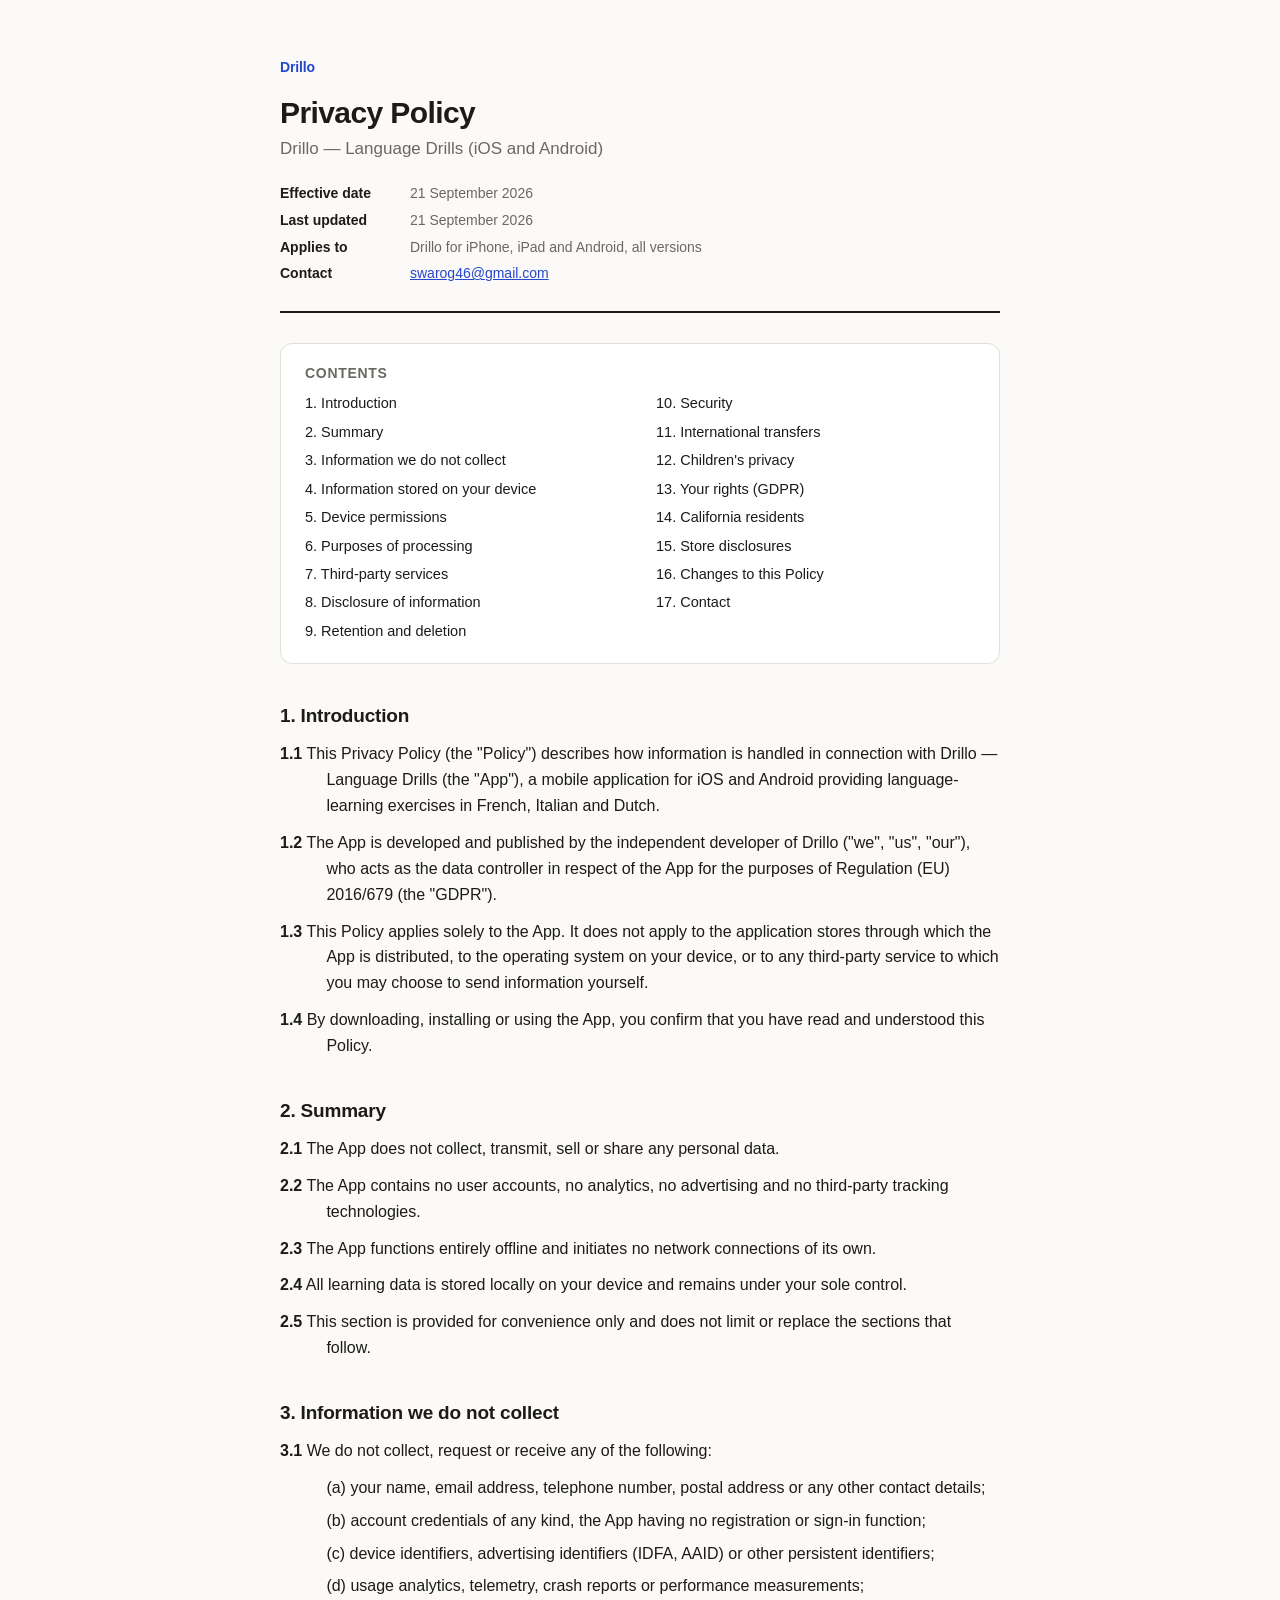
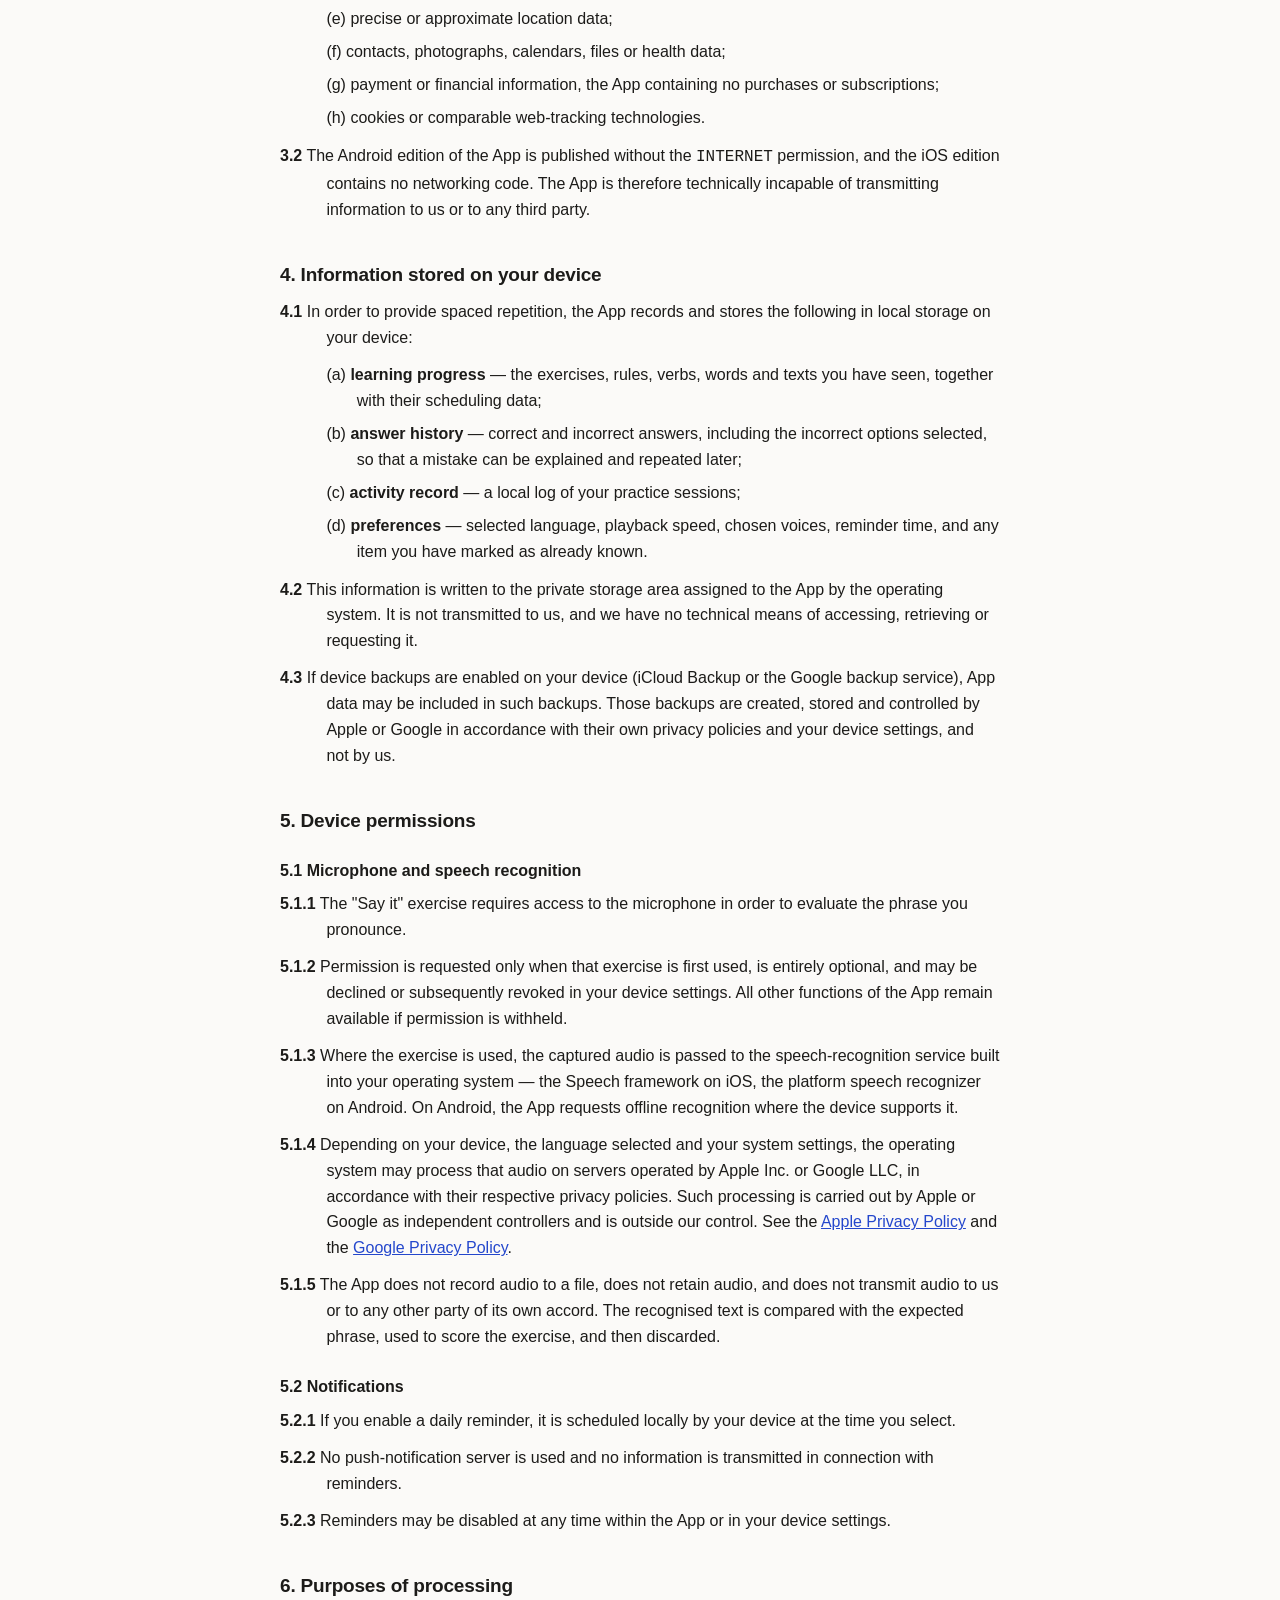
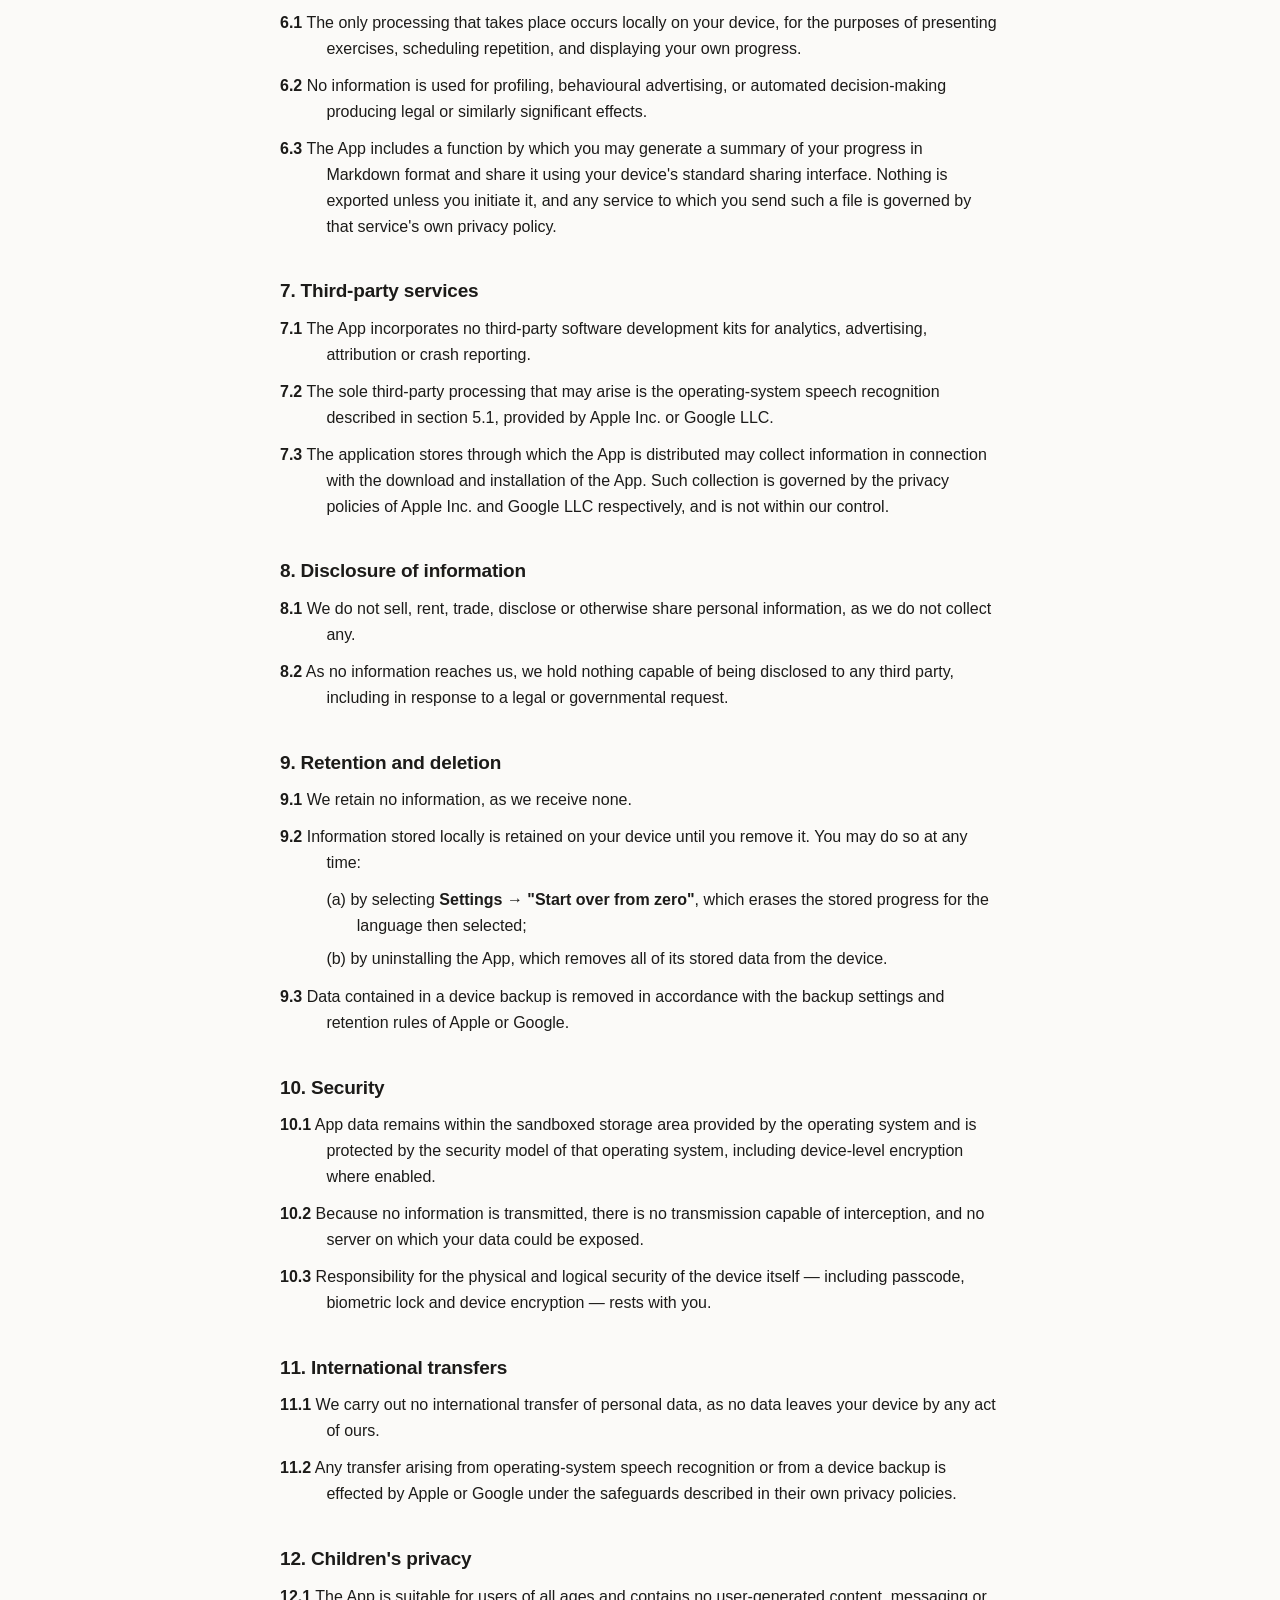
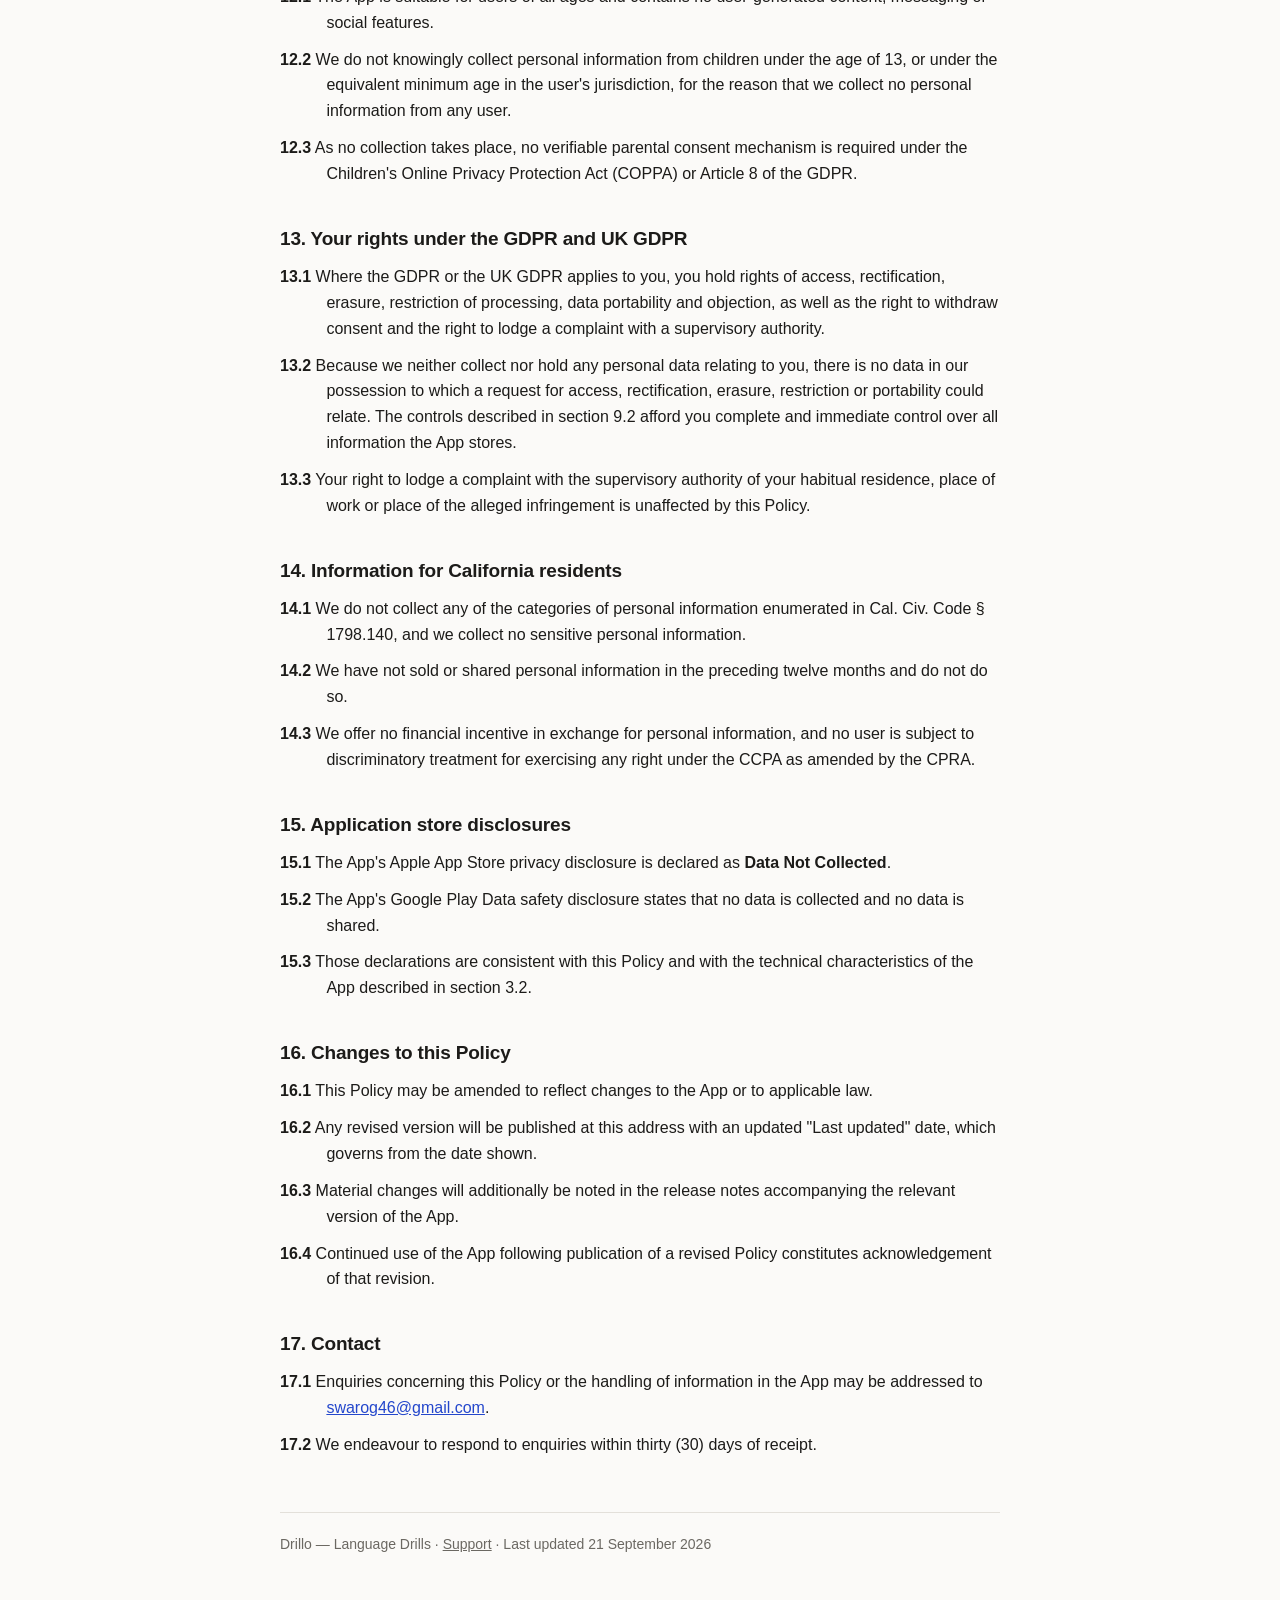
==== commit 14534de9: "Add a marketing landing page, move support to its own URL App Store Connect takes three separate lin" ====
--- a/privacy.html
+++ b/privacy.html
@@ -160,7 +160,7 @@
 <p class="c"><b>17.2</b> We endeavour to respond to enquiries within thirty (30) days of receipt.</p>
 
 <footer>
-  <p>Drillo — Language Drills · <a href="./">Support</a> · Last updated 21 September 2026</p>
+  <p>Drillo — Language Drills · <a href="support.html">Support</a> · Last updated 21 September 2026</p>
 </footer>
 
 </div>
--- a/style.css
+++ b/style.css
@@ -4,7 +4,7 @@
   --text: #1c1b19;
   --muted: #6b6862;
   --rule: #e3e0da;
-  --accent: #9c4718;
+  --accent: #2447cc;
 }
 @media (prefers-color-scheme: dark) {
   :root {
@@ -13,7 +13,7 @@
     --text: #eceae5;
     --muted: #9c9891;
     --rule: #33312d;
-    --accent: #e08a4f;
+    --accent: #8ba3ff;
   }
 }
 * { box-sizing: border-box; }
@@ -78,3 +78,46 @@
   color: var(--muted); font-size: 14px;
 }
 footer a { color: var(--muted); }
+
+/* ---------- Landing page ---------- */
+.hero { padding: 64px 0 8px; border: 0; margin-bottom: 0; }
+.hero h1 { font-size: 46px; line-height: 1.05; letter-spacing: -0.035em; margin: 0 0 12px; }
+.hero .tag { font-size: 20px; line-height: 1.45; color: var(--muted); margin: 0 0 24px; max-width: 34em; }
+.badges { display: flex; flex-wrap: wrap; gap: 8px; margin: 0 0 8px; padding: 0; list-style: none; }
+.badges li {
+  font-size: 13px; font-weight: 600; letter-spacing: 0.01em;
+  border: 1px solid var(--rule); border-radius: 999px; padding: 5px 12px;
+  color: var(--muted); background: var(--surface);
+}
+
+.shots {
+  display: grid; grid-template-columns: repeat(auto-fit, minmax(150px, 1fr));
+  gap: 16px; margin: 32px 0 8px;
+}
+.shots figure { margin: 0; }
+.shots img {
+  width: 100%; height: auto; display: block;
+  border: 1px solid var(--rule); border-radius: 14px;
+}
+.shots figcaption { font-size: 13px; color: var(--muted); margin-top: 8px; text-align: center; }
+
+.grid { display: grid; grid-template-columns: repeat(auto-fit, minmax(230px, 1fr)); gap: 16px; margin: 0 0 16px; }
+.grid .card { margin: 0; }
+.grid h3 { margin: 0 0 6px; font-size: 16px; }
+.grid p { margin: 0; color: var(--muted); font-size: 15px; }
+
+table.langs { width: 100%; border-collapse: collapse; font-size: 15px; margin: 0 0 8px; }
+table.langs th, table.langs td { text-align: right; padding: 9px 8px; border-bottom: 1px solid var(--rule); }
+table.langs th:first-child, table.langs td:first-child { text-align: left; font-weight: 600; }
+table.langs thead th { font-size: 13px; color: var(--muted); font-weight: 600; white-space: nowrap; }
+table.langs td { font-variant-numeric: tabular-nums; }
+.scroll-x { overflow-x: auto; -webkit-overflow-scrolling: touch; }
+
+.links { display: flex; flex-wrap: wrap; gap: 10px; margin: 8px 0 0; padding: 0; list-style: none; }
+.links a {
+  display: inline-block; text-decoration: none; font-weight: 600; font-size: 15px;
+  border: 1px solid var(--rule); border-radius: 10px; padding: 10px 16px;
+  background: var(--surface); color: var(--text);
+}
+.links a:hover { border-color: var(--accent); color: var(--accent); }
+.note { font-size: 14px; color: var(--muted); }
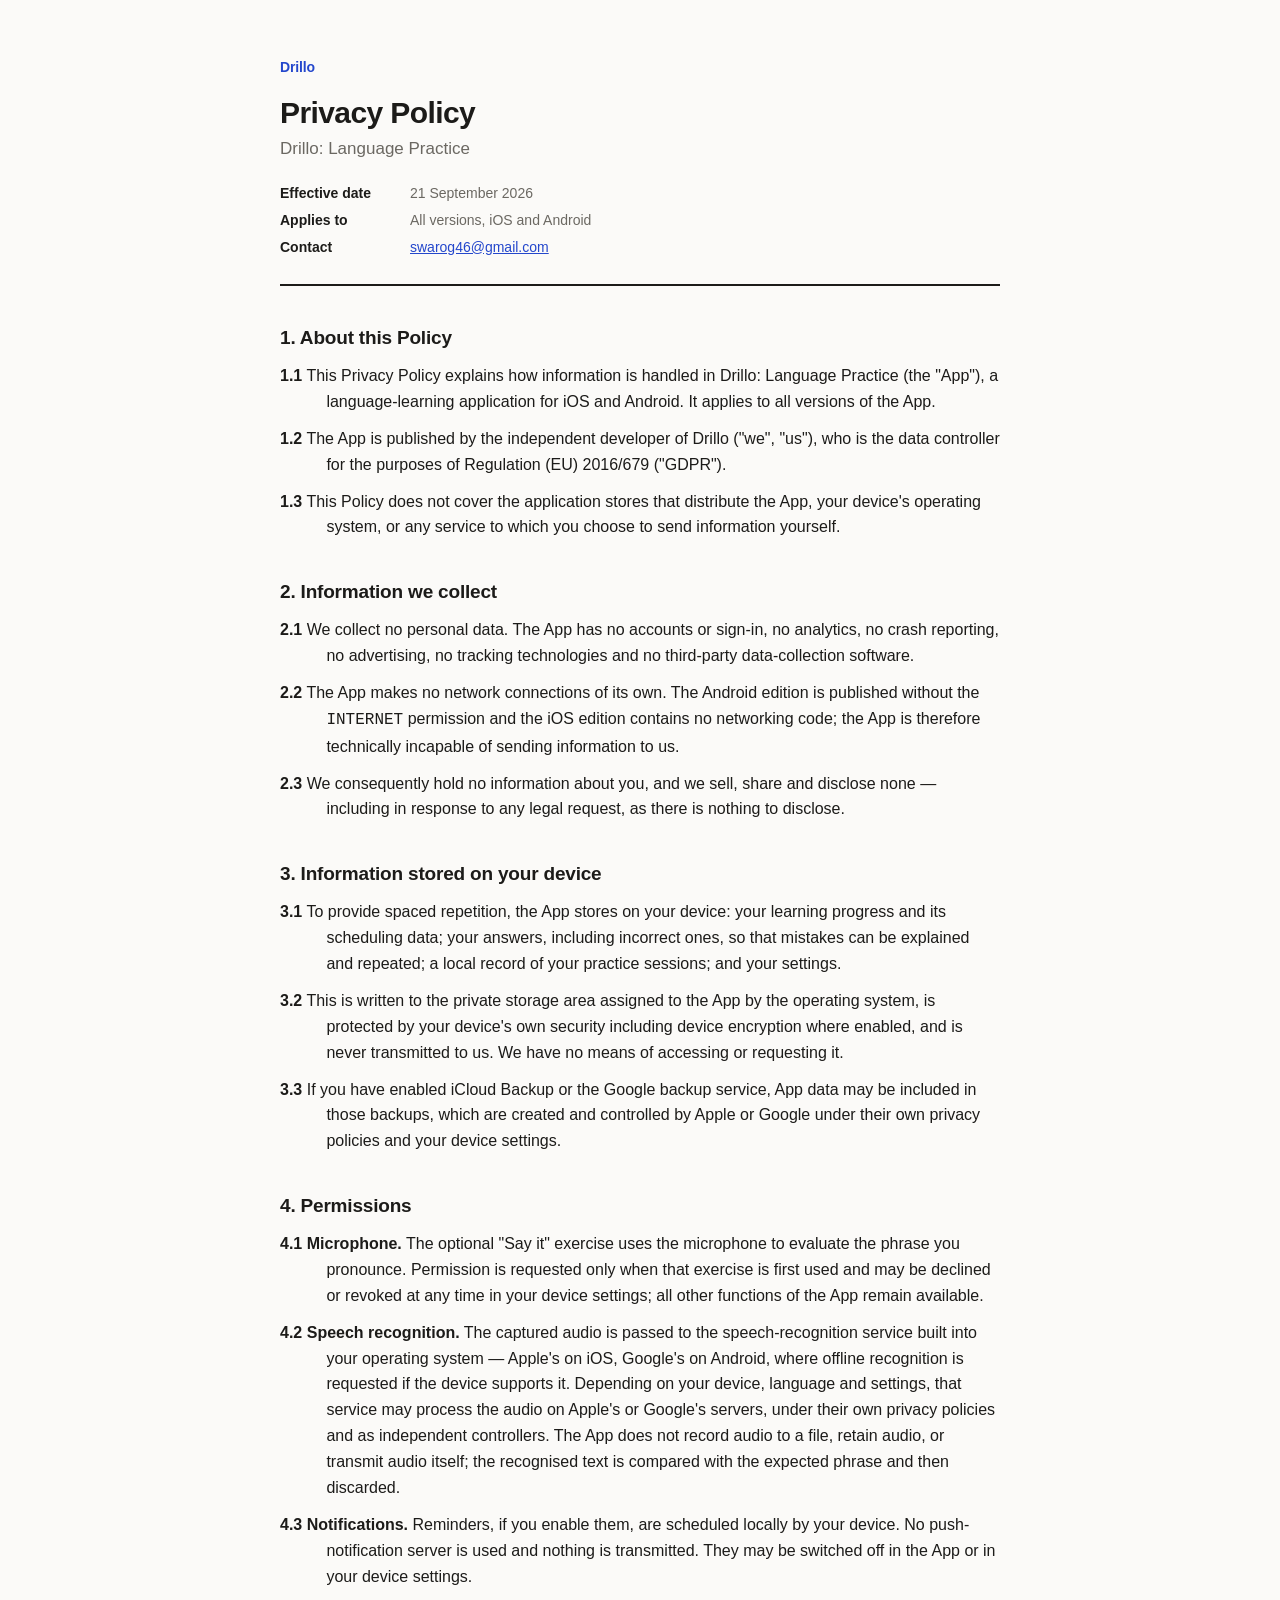
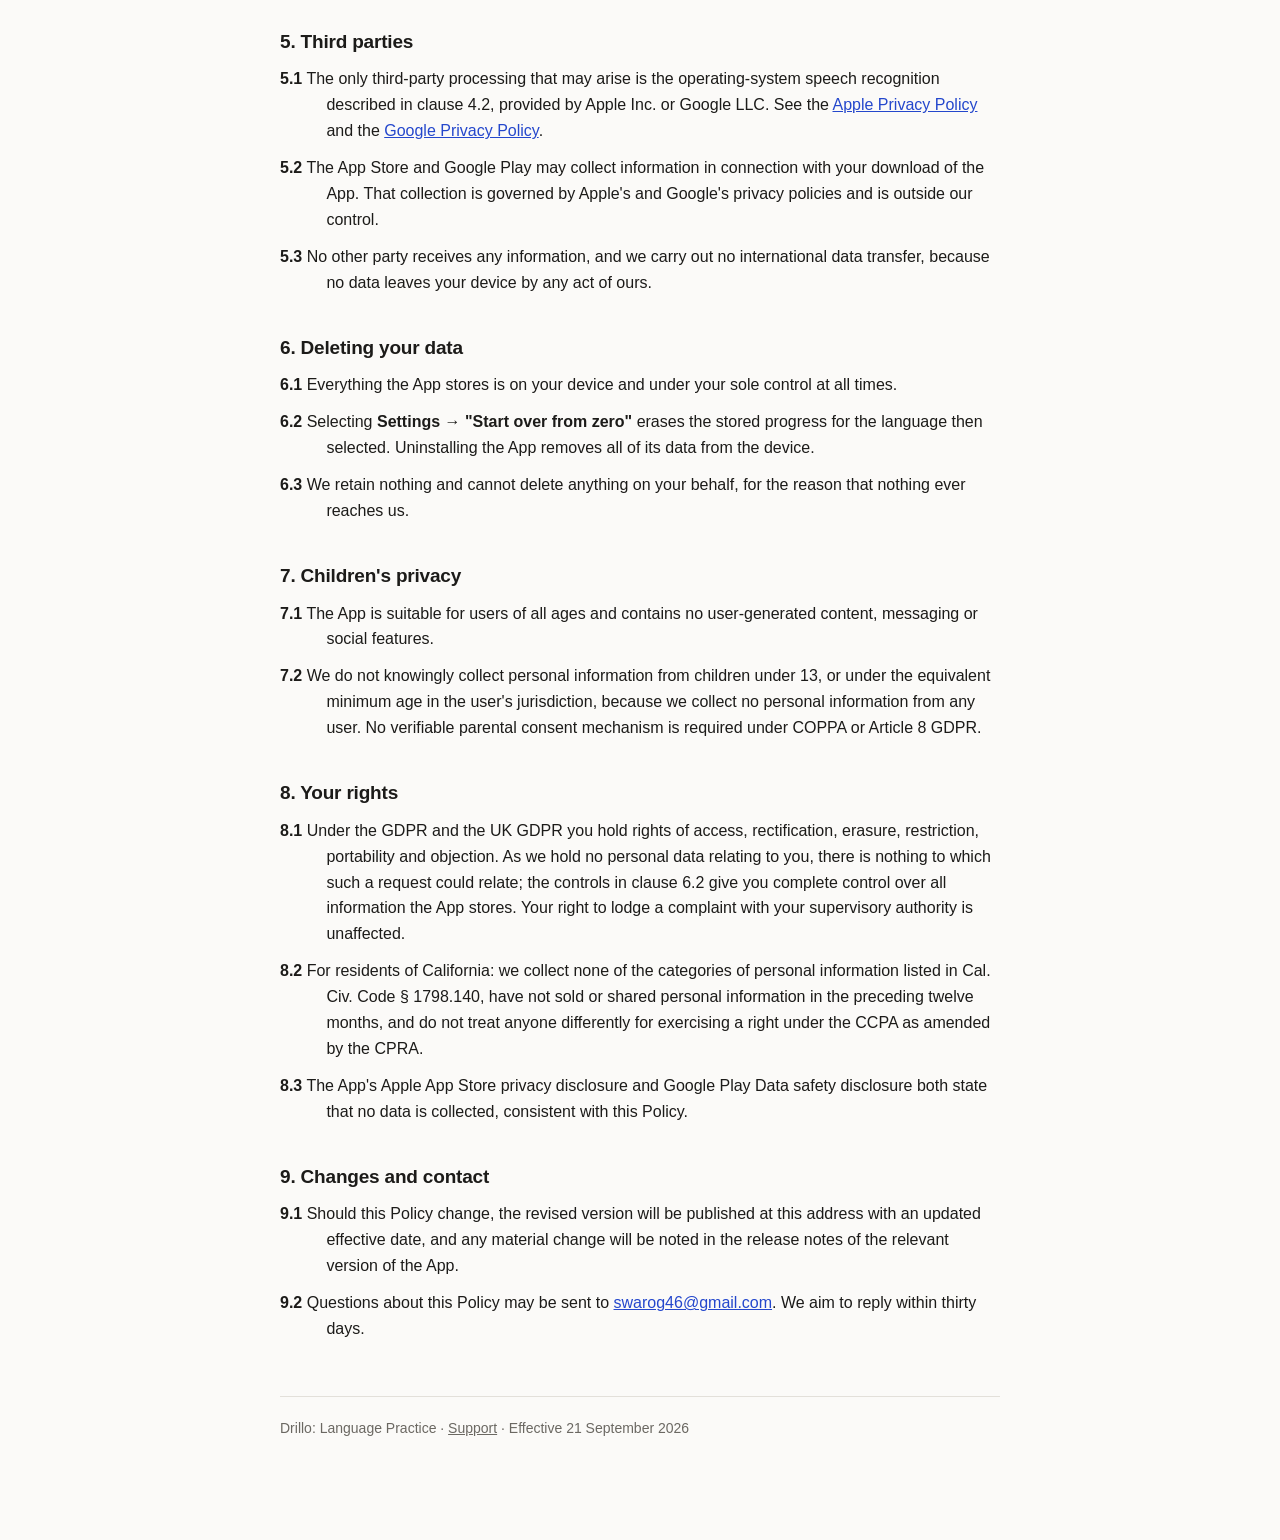
==== commit 89242366: "Trim the policy to what it needs, rename to Drillo: Language Practice Nine sections instead of seven" ====
--- a/privacy.html
+++ b/privacy.html
@@ -3,8 +3,8 @@
 <head>
 <meta charset="utf-8">
 <meta name="viewport" content="width=device-width, initial-scale=1">
-<title>Privacy Policy — Drillo</title>
-<meta name="description" content="Privacy Policy for Drillo — Language Drills. The application collects no personal data, contains no analytics or advertising, and establishes no network connections.">
+<title>Privacy Policy — Drillo: Language Practice</title>
+<meta name="description" content="Privacy Policy for Drillo: Language Practice. The app collects no personal data, contains no analytics or advertising, and makes no network connections.">
 <link rel="stylesheet" href="style.css">
 </head>
 <body>
@@ -13,154 +13,59 @@
 <header>
   <a class="mark" href="./">Drillo</a>
   <h1>Privacy Policy</h1>
-  <p class="sub">Drillo — Language Drills (iOS and Android)</p>
+  <p class="sub">Drillo: Language Practice</p>
   <dl class="meta">
     <div><dt>Effective date</dt><dd>21 September 2026</dd></div>
-    <div><dt>Last updated</dt><dd>21 September 2026</dd></div>
-    <div><dt>Applies to</dt><dd>Drillo for iPhone, iPad and Android, all versions</dd></div>
+    <div><dt>Applies to</dt><dd>All versions, iOS and Android</dd></div>
     <div><dt>Contact</dt><dd><a href="mailto:swarog46@gmail.com">swarog46@gmail.com</a></dd></div>
   </dl>
 </header>
 
-<nav class="toc">
-  <h2>Contents</h2>
-  <ol>
-    <li><a href="#s1">1. Introduction</a></li>
-    <li><a href="#s2">2. Summary</a></li>
-    <li><a href="#s3">3. Information we do not collect</a></li>
-    <li><a href="#s4">4. Information stored on your device</a></li>
-    <li><a href="#s5">5. Device permissions</a></li>
-    <li><a href="#s6">6. Purposes of processing</a></li>
-    <li><a href="#s7">7. Third-party services</a></li>
-    <li><a href="#s8">8. Disclosure of information</a></li>
-    <li><a href="#s9">9. Retention and deletion</a></li>
-    <li><a href="#s10">10. Security</a></li>
-    <li><a href="#s11">11. International transfers</a></li>
-    <li><a href="#s12">12. Children's privacy</a></li>
-    <li><a href="#s13">13. Your rights (GDPR)</a></li>
-    <li><a href="#s14">14. California residents</a></li>
-    <li><a href="#s15">15. Store disclosures</a></li>
-    <li><a href="#s16">16. Changes to this Policy</a></li>
-    <li><a href="#s17">17. Contact</a></li>
-  </ol>
-</nav>
+<h2>1. About this Policy</h2>
+<p class="c"><b>1.1</b> This Privacy Policy explains how information is handled in Drillo: Language Practice (the "App"), a language-learning application for iOS and Android. It applies to all versions of the App.</p>
+<p class="c"><b>1.2</b> The App is published by the independent developer of Drillo ("we", "us"), who is the data controller for the purposes of Regulation (EU) 2016/679 ("GDPR").</p>
+<p class="c"><b>1.3</b> This Policy does not cover the application stores that distribute the App, your device's operating system, or any service to which you choose to send information yourself.</p>
 
-<h2 id="s1">1. Introduction</h2>
-<p class="c"><b>1.1</b> This Privacy Policy (the "Policy") describes how information is handled in connection with Drillo — Language Drills (the "App"), a mobile application for iOS and Android providing language-learning exercises in French, Italian and Dutch.</p>
-<p class="c"><b>1.2</b> The App is developed and published by the independent developer of Drillo ("we", "us", "our"), who acts as the data controller in respect of the App for the purposes of Regulation (EU) 2016/679 (the "GDPR").</p>
-<p class="c"><b>1.3</b> This Policy applies solely to the App. It does not apply to the application stores through which the App is distributed, to the operating system on your device, or to any third-party service to which you may choose to send information yourself.</p>
-<p class="c"><b>1.4</b> By downloading, installing or using the App, you confirm that you have read and understood this Policy.</p>
+<h2>2. Information we collect</h2>
+<p class="c"><b>2.1</b> We collect no personal data. The App has no accounts or sign-in, no analytics, no crash reporting, no advertising, no tracking technologies and no third-party data-collection software.</p>
+<p class="c"><b>2.2</b> The App makes no network connections of its own. The Android edition is published without the <code>INTERNET</code> permission and the iOS edition contains no networking code; the App is therefore technically incapable of sending information to us.</p>
+<p class="c"><b>2.3</b> We consequently hold no information about you, and we sell, share and disclose none — including in response to any legal request, as there is nothing to disclose.</p>
 
-<h2 id="s2">2. Summary</h2>
-<p class="c"><b>2.1</b> The App does not collect, transmit, sell or share any personal data.</p>
-<p class="c"><b>2.2</b> The App contains no user accounts, no analytics, no advertising and no third-party tracking technologies.</p>
-<p class="c"><b>2.3</b> The App functions entirely offline and initiates no network connections of its own.</p>
-<p class="c"><b>2.4</b> All learning data is stored locally on your device and remains under your sole control.</p>
-<p class="c"><b>2.5</b> This section is provided for convenience only and does not limit or replace the sections that follow.</p>
+<h2>3. Information stored on your device</h2>
+<p class="c"><b>3.1</b> To provide spaced repetition, the App stores on your device: your learning progress and its scheduling data; your answers, including incorrect ones, so that mistakes can be explained and repeated; a local record of your practice sessions; and your settings.</p>
+<p class="c"><b>3.2</b> This is written to the private storage area assigned to the App by the operating system, is protected by your device's own security including device encryption where enabled, and is never transmitted to us. We have no means of accessing or requesting it.</p>
+<p class="c"><b>3.3</b> If you have enabled iCloud Backup or the Google backup service, App data may be included in those backups, which are created and controlled by Apple or Google under their own privacy policies and your device settings.</p>
 
-<h2 id="s3">3. Information we do not collect</h2>
-<p class="c"><b>3.1</b> We do not collect, request or receive any of the following:</p>
-<ul class="alpha">
-  <li>(a) your name, email address, telephone number, postal address or any other contact details;</li>
-  <li>(b) account credentials of any kind, the App having no registration or sign-in function;</li>
-  <li>(c) device identifiers, advertising identifiers (IDFA, AAID) or other persistent identifiers;</li>
-  <li>(d) usage analytics, telemetry, crash reports or performance measurements;</li>
-  <li>(e) precise or approximate location data;</li>
-  <li>(f) contacts, photographs, calendars, files or health data;</li>
-  <li>(g) payment or financial information, the App containing no purchases or subscriptions;</li>
-  <li>(h) cookies or comparable web-tracking technologies.</li>
-</ul>
-<p class="c"><b>3.2</b> The Android edition of the App is published without the <code>INTERNET</code> permission, and the iOS edition contains no networking code. The App is therefore technically incapable of transmitting information to us or to any third party.</p>
+<h2>4. Permissions</h2>
+<p class="c"><b>4.1</b> <b>Microphone.</b> The optional "Say it" exercise uses the microphone to evaluate the phrase you pronounce. Permission is requested only when that exercise is first used and may be declined or revoked at any time in your device settings; all other functions of the App remain available.</p>
+<p class="c"><b>4.2</b> <b>Speech recognition.</b> The captured audio is passed to the speech-recognition service built into your operating system — Apple's on iOS, Google's on Android, where offline recognition is requested if the device supports it. Depending on your device, language and settings, that service may process the audio on Apple's or Google's servers, under their own privacy policies and as independent controllers. The App does not record audio to a file, retain audio, or transmit audio itself; the recognised text is compared with the expected phrase and then discarded.</p>
+<p class="c"><b>4.3</b> <b>Notifications.</b> Reminders, if you enable them, are scheduled locally by your device. No push-notification server is used and nothing is transmitted. They may be switched off in the App or in your device settings.</p>
 
-<h2 id="s4">4. Information stored on your device</h2>
-<p class="c"><b>4.1</b> In order to provide spaced repetition, the App records and stores the following in local storage on your device:</p>
-<ul class="alpha">
-  <li>(a) <b>learning progress</b> — the exercises, rules, verbs, words and texts you have seen, together with their scheduling data;</li>
-  <li>(b) <b>answer history</b> — correct and incorrect answers, including the incorrect options selected, so that a mistake can be explained and repeated later;</li>
-  <li>(c) <b>activity record</b> — a local log of your practice sessions;</li>
-  <li>(d) <b>preferences</b> — selected language, playback speed, chosen voices, reminder time, and any item you have marked as already known.</li>
-</ul>
-<p class="c"><b>4.2</b> This information is written to the private storage area assigned to the App by the operating system. It is not transmitted to us, and we have no technical means of accessing, retrieving or requesting it.</p>
-<p class="c"><b>4.3</b> If device backups are enabled on your device (iCloud Backup or the Google backup service), App data may be included in such backups. Those backups are created, stored and controlled by Apple or Google in accordance with their own privacy policies and your device settings, and not by us.</p>
+<h2>5. Third parties</h2>
+<p class="c"><b>5.1</b> The only third-party processing that may arise is the operating-system speech recognition described in clause 4.2, provided by Apple Inc. or Google LLC. See the <a href="https://www.apple.com/legal/privacy/">Apple Privacy Policy</a> and the <a href="https://policies.google.com/privacy">Google Privacy Policy</a>.</p>
+<p class="c"><b>5.2</b> The App Store and Google Play may collect information in connection with your download of the App. That collection is governed by Apple's and Google's privacy policies and is outside our control.</p>
+<p class="c"><b>5.3</b> No other party receives any information, and we carry out no international data transfer, because no data leaves your device by any act of ours.</p>
 
-<h2 id="s5">5. Device permissions</h2>
+<h2>6. Deleting your data</h2>
+<p class="c"><b>6.1</b> Everything the App stores is on your device and under your sole control at all times.</p>
+<p class="c"><b>6.2</b> Selecting <b>Settings → "Start over from zero"</b> erases the stored progress for the language then selected. Uninstalling the App removes all of its data from the device.</p>
+<p class="c"><b>6.3</b> We retain nothing and cannot delete anything on your behalf, for the reason that nothing ever reaches us.</p>
 
-<h3>5.1 Microphone and speech recognition</h3>
-<p class="c"><b>5.1.1</b> The "Say it" exercise requires access to the microphone in order to evaluate the phrase you pronounce.</p>
-<p class="c"><b>5.1.2</b> Permission is requested only when that exercise is first used, is entirely optional, and may be declined or subsequently revoked in your device settings. All other functions of the App remain available if permission is withheld.</p>
-<p class="c"><b>5.1.3</b> Where the exercise is used, the captured audio is passed to the speech-recognition service built into your operating system — the Speech framework on iOS, the platform speech recognizer on Android. On Android, the App requests offline recognition where the device supports it.</p>
-<p class="c"><b>5.1.4</b> Depending on your device, the language selected and your system settings, the operating system may process that audio on servers operated by Apple Inc. or Google LLC, in accordance with their respective privacy policies. Such processing is carried out by Apple or Google as independent controllers and is outside our control. See the <a href="https://www.apple.com/legal/privacy/">Apple Privacy Policy</a> and the <a href="https://policies.google.com/privacy">Google Privacy Policy</a>.</p>
-<p class="c"><b>5.1.5</b> The App does not record audio to a file, does not retain audio, and does not transmit audio to us or to any other party of its own accord. The recognised text is compared with the expected phrase, used to score the exercise, and then discarded.</p>
+<h2>7. Children's privacy</h2>
+<p class="c"><b>7.1</b> The App is suitable for users of all ages and contains no user-generated content, messaging or social features.</p>
+<p class="c"><b>7.2</b> We do not knowingly collect personal information from children under 13, or under the equivalent minimum age in the user's jurisdiction, because we collect no personal information from any user. No verifiable parental consent mechanism is required under COPPA or Article 8 GDPR.</p>
 
-<h3>5.2 Notifications</h3>
-<p class="c"><b>5.2.1</b> If you enable a daily reminder, it is scheduled locally by your device at the time you select.</p>
-<p class="c"><b>5.2.2</b> No push-notification server is used and no information is transmitted in connection with reminders.</p>
-<p class="c"><b>5.2.3</b> Reminders may be disabled at any time within the App or in your device settings.</p>
+<h2>8. Your rights</h2>
+<p class="c"><b>8.1</b> Under the GDPR and the UK GDPR you hold rights of access, rectification, erasure, restriction, portability and objection. As we hold no personal data relating to you, there is nothing to which such a request could relate; the controls in clause 6.2 give you complete control over all information the App stores. Your right to lodge a complaint with your supervisory authority is unaffected.</p>
+<p class="c"><b>8.2</b> For residents of California: we collect none of the categories of personal information listed in Cal. Civ. Code § 1798.140, have not sold or shared personal information in the preceding twelve months, and do not treat anyone differently for exercising a right under the CCPA as amended by the CPRA.</p>
+<p class="c"><b>8.3</b> The App's Apple App Store privacy disclosure and Google Play Data safety disclosure both state that no data is collected, consistent with this Policy.</p>
 
-<h2 id="s6">6. Purposes of processing</h2>
-<p class="c"><b>6.1</b> The only processing that takes place occurs locally on your device, for the purposes of presenting exercises, scheduling repetition, and displaying your own progress.</p>
-<p class="c"><b>6.2</b> No information is used for profiling, behavioural advertising, or automated decision-making producing legal or similarly significant effects.</p>
-<p class="c"><b>6.3</b> The App includes a function by which you may generate a summary of your progress in Markdown format and share it using your device's standard sharing interface. Nothing is exported unless you initiate it, and any service to which you send such a file is governed by that service's own privacy policy.</p>
-
-<h2 id="s7">7. Third-party services</h2>
-<p class="c"><b>7.1</b> The App incorporates no third-party software development kits for analytics, advertising, attribution or crash reporting.</p>
-<p class="c"><b>7.2</b> The sole third-party processing that may arise is the operating-system speech recognition described in section 5.1, provided by Apple Inc. or Google LLC.</p>
-<p class="c"><b>7.3</b> The application stores through which the App is distributed may collect information in connection with the download and installation of the App. Such collection is governed by the privacy policies of Apple Inc. and Google LLC respectively, and is not within our control.</p>
-
-<h2 id="s8">8. Disclosure of information</h2>
-<p class="c"><b>8.1</b> We do not sell, rent, trade, disclose or otherwise share personal information, as we do not collect any.</p>
-<p class="c"><b>8.2</b> As no information reaches us, we hold nothing capable of being disclosed to any third party, including in response to a legal or governmental request.</p>
-
-<h2 id="s9">9. Retention and deletion</h2>
-<p class="c"><b>9.1</b> We retain no information, as we receive none.</p>
-<p class="c"><b>9.2</b> Information stored locally is retained on your device until you remove it. You may do so at any time:</p>
-<ul class="alpha">
-  <li>(a) by selecting <b>Settings → "Start over from zero"</b>, which erases the stored progress for the language then selected;</li>
-  <li>(b) by uninstalling the App, which removes all of its stored data from the device.</li>
-</ul>
-<p class="c"><b>9.3</b> Data contained in a device backup is removed in accordance with the backup settings and retention rules of Apple or Google.</p>
-
-<h2 id="s10">10. Security</h2>
-<p class="c"><b>10.1</b> App data remains within the sandboxed storage area provided by the operating system and is protected by the security model of that operating system, including device-level encryption where enabled.</p>
-<p class="c"><b>10.2</b> Because no information is transmitted, there is no transmission capable of interception, and no server on which your data could be exposed.</p>
-<p class="c"><b>10.3</b> Responsibility for the physical and logical security of the device itself — including passcode, biometric lock and device encryption — rests with you.</p>
-
-<h2 id="s11">11. International transfers</h2>
-<p class="c"><b>11.1</b> We carry out no international transfer of personal data, as no data leaves your device by any act of ours.</p>
-<p class="c"><b>11.2</b> Any transfer arising from operating-system speech recognition or from a device backup is effected by Apple or Google under the safeguards described in their own privacy policies.</p>
-
-<h2 id="s12">12. Children's privacy</h2>
-<p class="c"><b>12.1</b> The App is suitable for users of all ages and contains no user-generated content, messaging or social features.</p>
-<p class="c"><b>12.2</b> We do not knowingly collect personal information from children under the age of 13, or under the equivalent minimum age in the user's jurisdiction, for the reason that we collect no personal information from any user.</p>
-<p class="c"><b>12.3</b> As no collection takes place, no verifiable parental consent mechanism is required under the Children's Online Privacy Protection Act (COPPA) or Article 8 of the GDPR.</p>
-
-<h2 id="s13">13. Your rights under the GDPR and UK GDPR</h2>
-<p class="c"><b>13.1</b> Where the GDPR or the UK GDPR applies to you, you hold rights of access, rectification, erasure, restriction of processing, data portability and objection, as well as the right to withdraw consent and the right to lodge a complaint with a supervisory authority.</p>
-<p class="c"><b>13.2</b> Because we neither collect nor hold any personal data relating to you, there is no data in our possession to which a request for access, rectification, erasure, restriction or portability could relate. The controls described in section 9.2 afford you complete and immediate control over all information the App stores.</p>
-<p class="c"><b>13.3</b> Your right to lodge a complaint with the supervisory authority of your habitual residence, place of work or place of the alleged infringement is unaffected by this Policy.</p>
-
-<h2 id="s14">14. Information for California residents</h2>
-<p class="c"><b>14.1</b> We do not collect any of the categories of personal information enumerated in Cal. Civ. Code § 1798.140, and we collect no sensitive personal information.</p>
-<p class="c"><b>14.2</b> We have not sold or shared personal information in the preceding twelve months and do not do so.</p>
-<p class="c"><b>14.3</b> We offer no financial incentive in exchange for personal information, and no user is subject to discriminatory treatment for exercising any right under the CCPA as amended by the CPRA.</p>
-
-<h2 id="s15">15. Application store disclosures</h2>
-<p class="c"><b>15.1</b> The App's Apple App Store privacy disclosure is declared as <b>Data Not Collected</b>.</p>
-<p class="c"><b>15.2</b> The App's Google Play Data safety disclosure states that no data is collected and no data is shared.</p>
-<p class="c"><b>15.3</b> Those declarations are consistent with this Policy and with the technical characteristics of the App described in section 3.2.</p>
-
-<h2 id="s16">16. Changes to this Policy</h2>
-<p class="c"><b>16.1</b> This Policy may be amended to reflect changes to the App or to applicable law.</p>
-<p class="c"><b>16.2</b> Any revised version will be published at this address with an updated "Last updated" date, which governs from the date shown.</p>
-<p class="c"><b>16.3</b> Material changes will additionally be noted in the release notes accompanying the relevant version of the App.</p>
-<p class="c"><b>16.4</b> Continued use of the App following publication of a revised Policy constitutes acknowledgement of that revision.</p>
-
-<h2 id="s17">17. Contact</h2>
-<p class="c"><b>17.1</b> Enquiries concerning this Policy or the handling of information in the App may be addressed to <a href="mailto:swarog46@gmail.com">swarog46@gmail.com</a>.</p>
-<p class="c"><b>17.2</b> We endeavour to respond to enquiries within thirty (30) days of receipt.</p>
+<h2>9. Changes and contact</h2>
+<p class="c"><b>9.1</b> Should this Policy change, the revised version will be published at this address with an updated effective date, and any material change will be noted in the release notes of the relevant version of the App.</p>
+<p class="c"><b>9.2</b> Questions about this Policy may be sent to <a href="mailto:swarog46@gmail.com">swarog46@gmail.com</a>. We aim to reply within thirty days.</p>
 
 <footer>
-  <p>Drillo — Language Drills · <a href="support.html">Support</a> · Last updated 21 September 2026</p>
+  <p>Drillo: Language Practice · <a href="support.html">Support</a> · Effective 21 September 2026</p>
 </footer>
 
 </div>
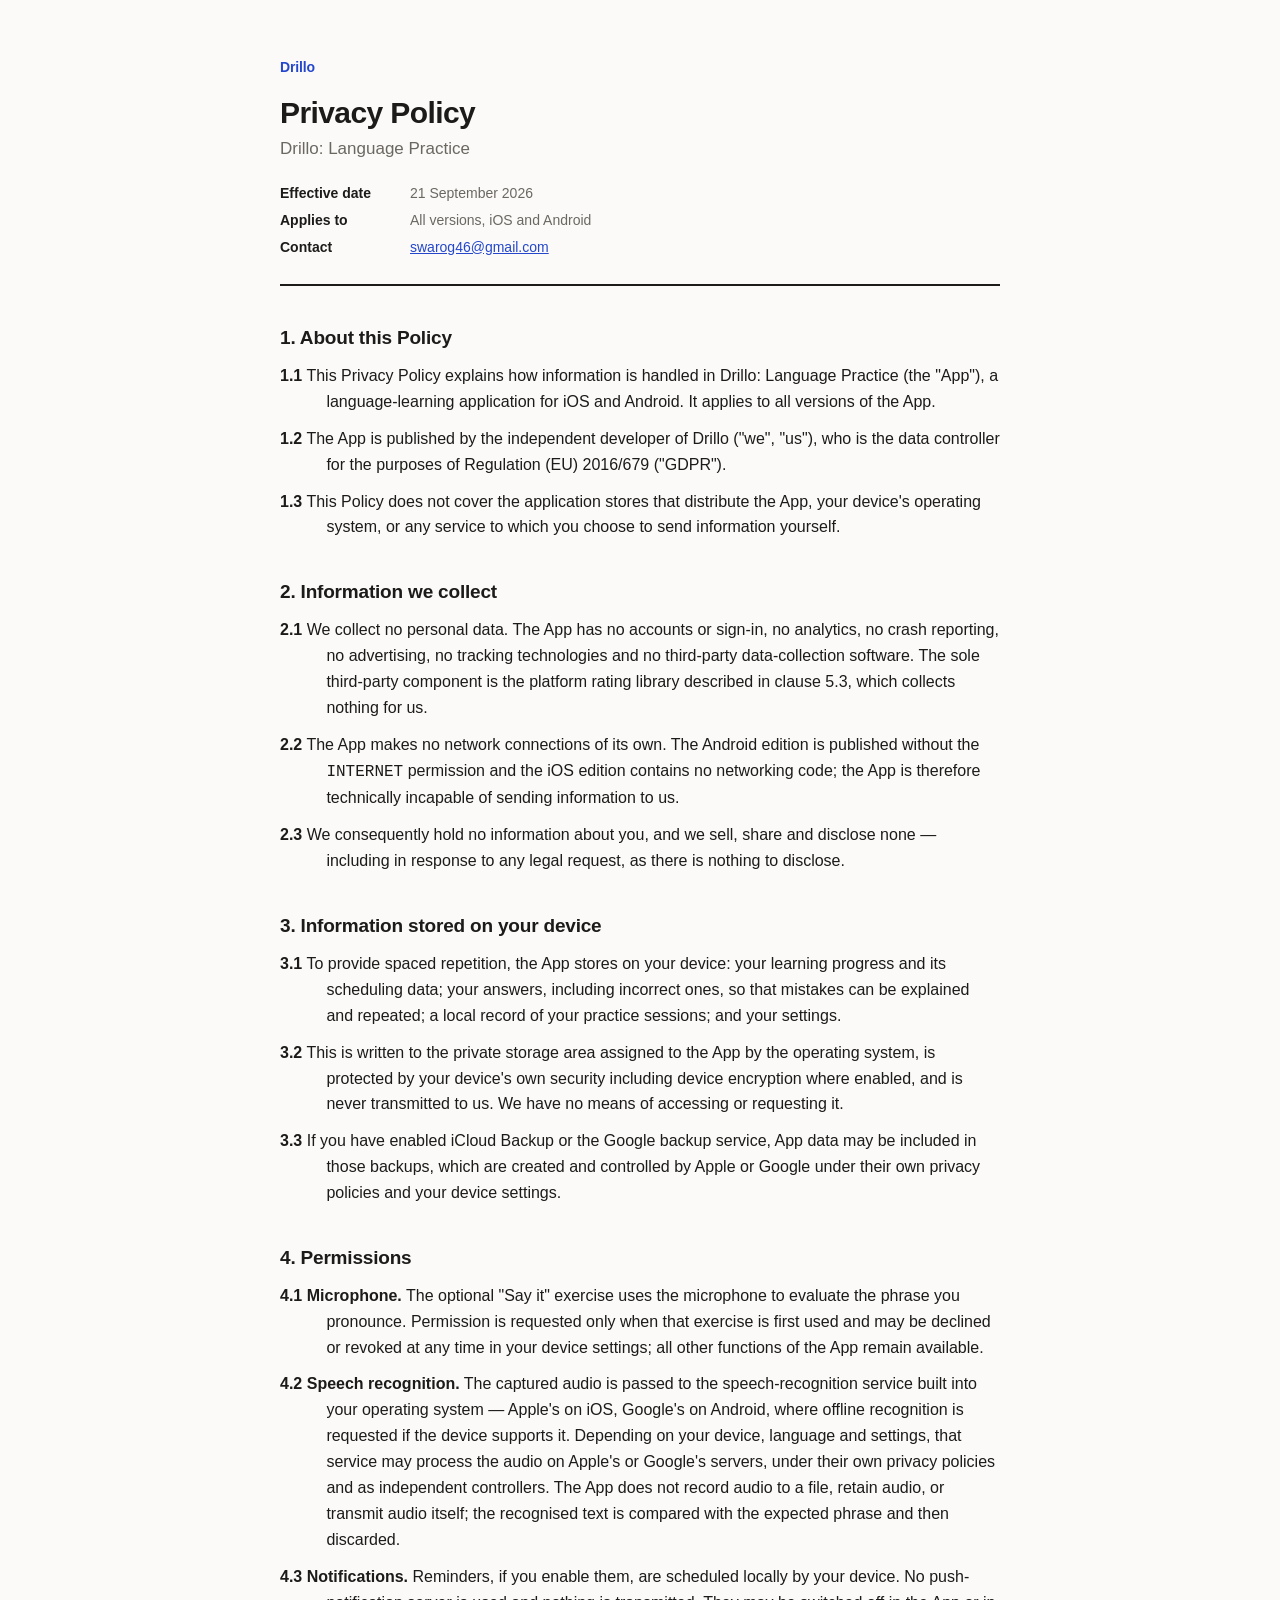
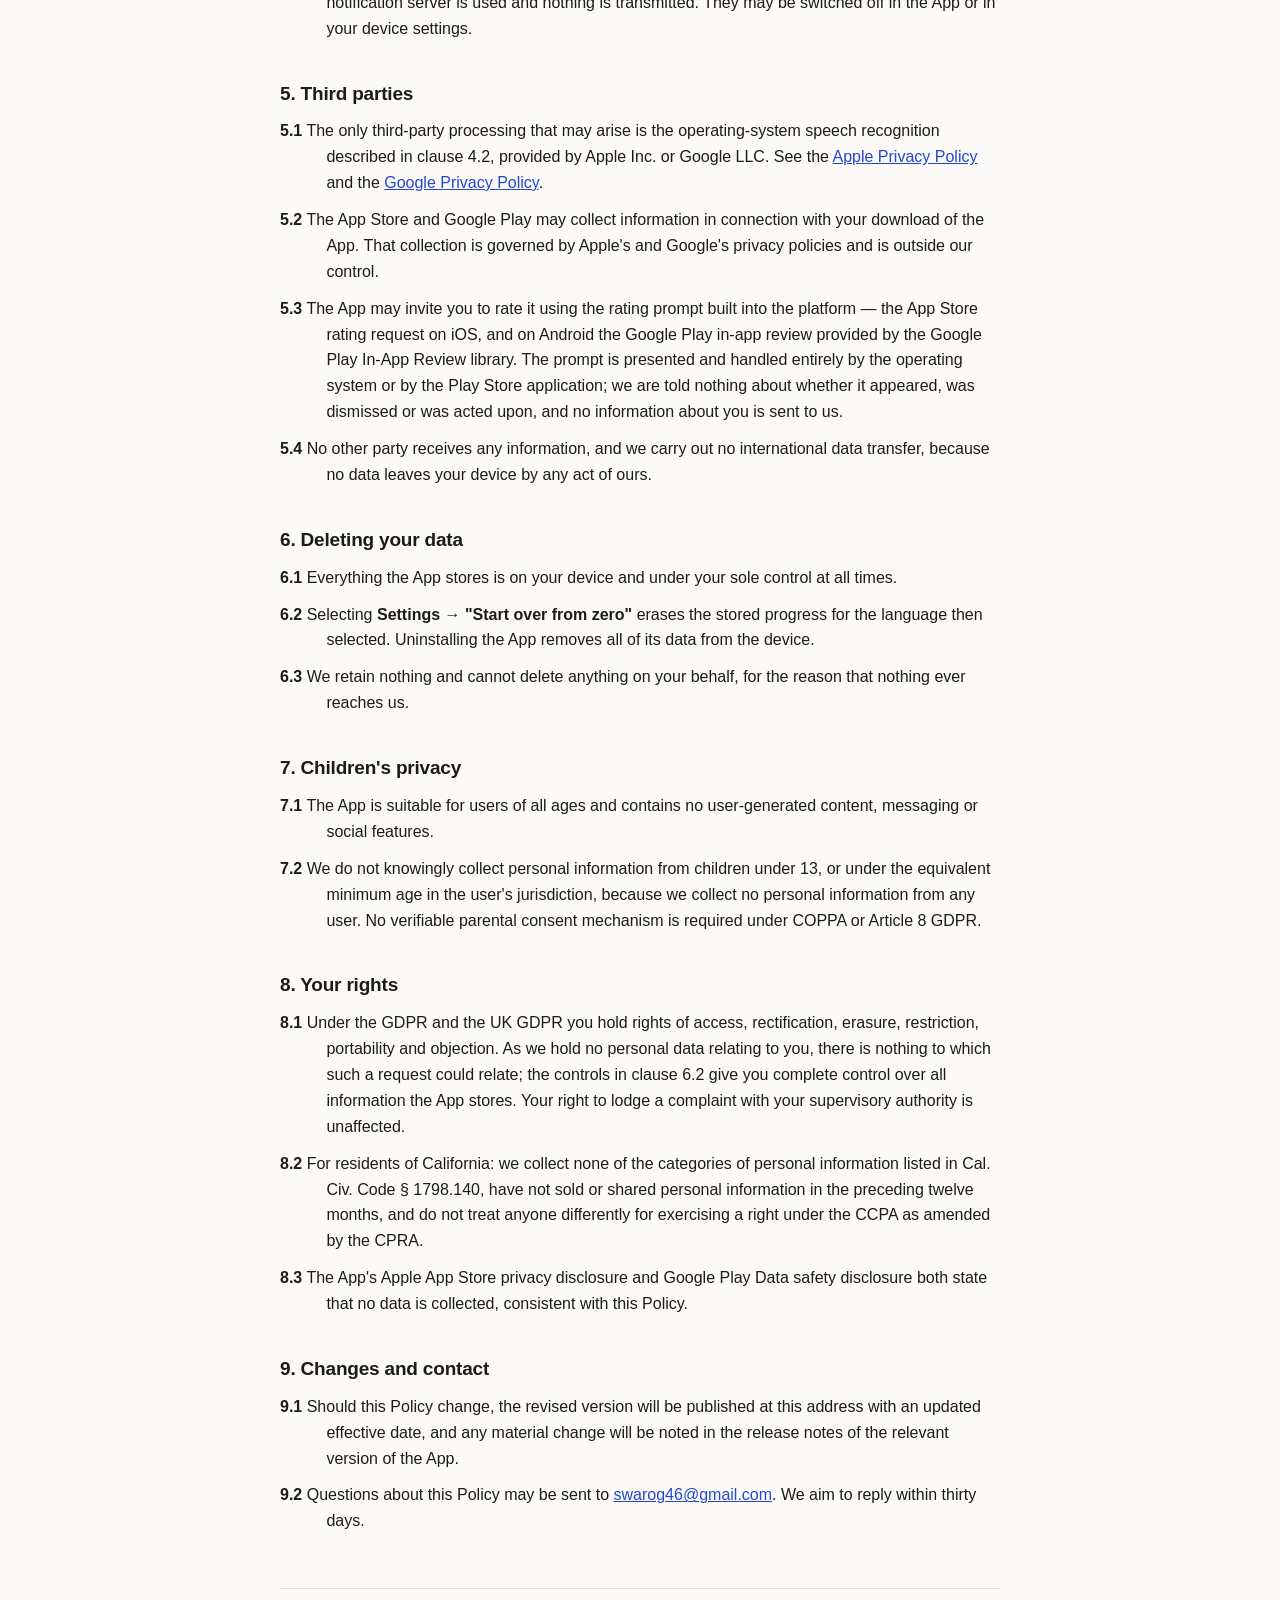
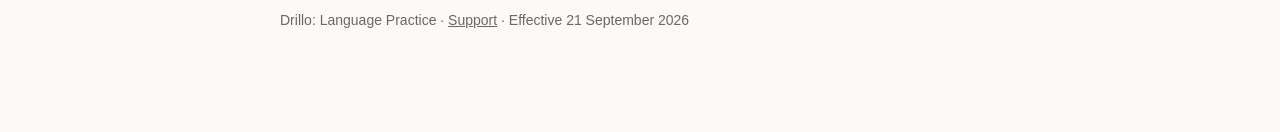
==== commit 6ff4f12f: "Disclose the rating prompt The app asks for a rating through the platform's own prompt, and on Andro" ====
--- a/privacy.html
+++ b/privacy.html
@@ -5,7 +5,7 @@
 <meta name="viewport" content="width=device-width, initial-scale=1">
 <title>Privacy Policy — Drillo: Language Practice</title>
 <meta name="description" content="Privacy Policy for Drillo: Language Practice. The app collects no personal data, contains no analytics or advertising, and makes no network connections.">
-<link rel="stylesheet" href="style.css">
+<link rel="stylesheet" href="style.css?v=2">
 </head>
 <body>
 <div class="wrap">
@@ -27,7 +27,7 @@
 <p class="c"><b>1.3</b> This Policy does not cover the application stores that distribute the App, your device's operating system, or any service to which you choose to send information yourself.</p>
 
 <h2>2. Information we collect</h2>
-<p class="c"><b>2.1</b> We collect no personal data. The App has no accounts or sign-in, no analytics, no crash reporting, no advertising, no tracking technologies and no third-party data-collection software.</p>
+<p class="c"><b>2.1</b> We collect no personal data. The App has no accounts or sign-in, no analytics, no crash reporting, no advertising, no tracking technologies and no third-party data-collection software. The sole third-party component is the platform rating library described in clause 5.3, which collects nothing for us.</p>
 <p class="c"><b>2.2</b> The App makes no network connections of its own. The Android edition is published without the <code>INTERNET</code> permission and the iOS edition contains no networking code; the App is therefore technically incapable of sending information to us.</p>
 <p class="c"><b>2.3</b> We consequently hold no information about you, and we sell, share and disclose none — including in response to any legal request, as there is nothing to disclose.</p>
 
@@ -44,7 +44,8 @@
 <h2>5. Third parties</h2>
 <p class="c"><b>5.1</b> The only third-party processing that may arise is the operating-system speech recognition described in clause 4.2, provided by Apple Inc. or Google LLC. See the <a href="https://www.apple.com/legal/privacy/">Apple Privacy Policy</a> and the <a href="https://policies.google.com/privacy">Google Privacy Policy</a>.</p>
 <p class="c"><b>5.2</b> The App Store and Google Play may collect information in connection with your download of the App. That collection is governed by Apple's and Google's privacy policies and is outside our control.</p>
-<p class="c"><b>5.3</b> No other party receives any information, and we carry out no international data transfer, because no data leaves your device by any act of ours.</p>
+<p class="c"><b>5.3</b> The App may invite you to rate it using the rating prompt built into the platform — the App Store rating request on iOS, and on Android the Google Play in-app review provided by the Google Play In-App Review library. The prompt is presented and handled entirely by the operating system or by the Play Store application; we are told nothing about whether it appeared, was dismissed or was acted upon, and no information about you is sent to us.</p>
+<p class="c"><b>5.4</b> No other party receives any information, and we carry out no international data transfer, because no data leaves your device by any act of ours.</p>
 
 <h2>6. Deleting your data</h2>
 <p class="c"><b>6.1</b> Everything the App stores is on your device and under your sole control at all times.</p>
--- a/style.css
+++ b/style.css
@@ -91,10 +91,12 @@
 }
 
 .shots {
-  display: grid; grid-template-columns: repeat(auto-fit, minmax(150px, 1fr));
-  gap: 16px; margin: 32px 0 8px;
+  display: grid; grid-template-columns: repeat(5, 1fr);
+  gap: 14px; margin: 34px -80px 10px;
 }
-.shots figure { margin: 0; }
+@media (max-width: 920px) { .shots { margin-left: 0; margin-right: 0; } }
+@media (max-width: 560px) { .shots { gap: 7px; } .shots figcaption { font-size: 11px; margin-top: 5px; } }
+.shots figure { margin: 0; min-width: 0; }
 .shots img {
   width: 100%; height: auto; display: block;
   border: 1px solid var(--rule); border-radius: 14px;
